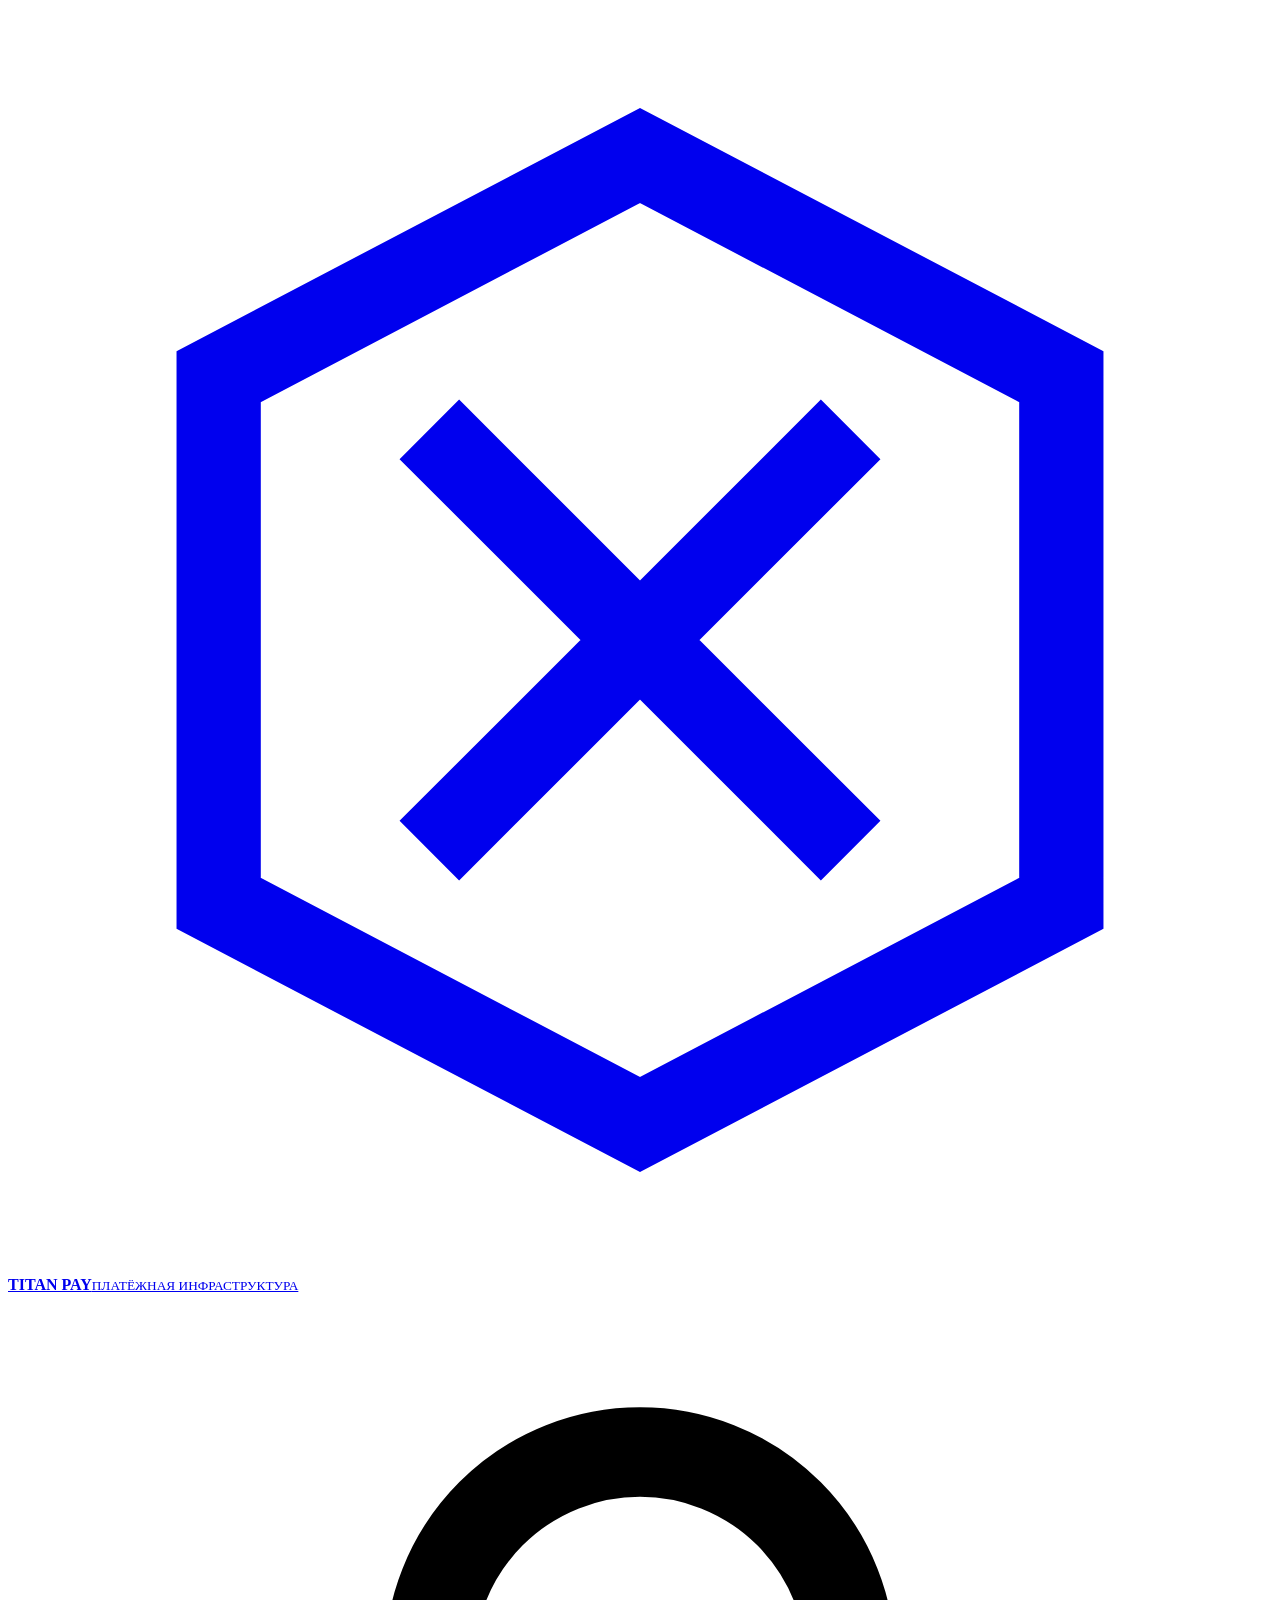
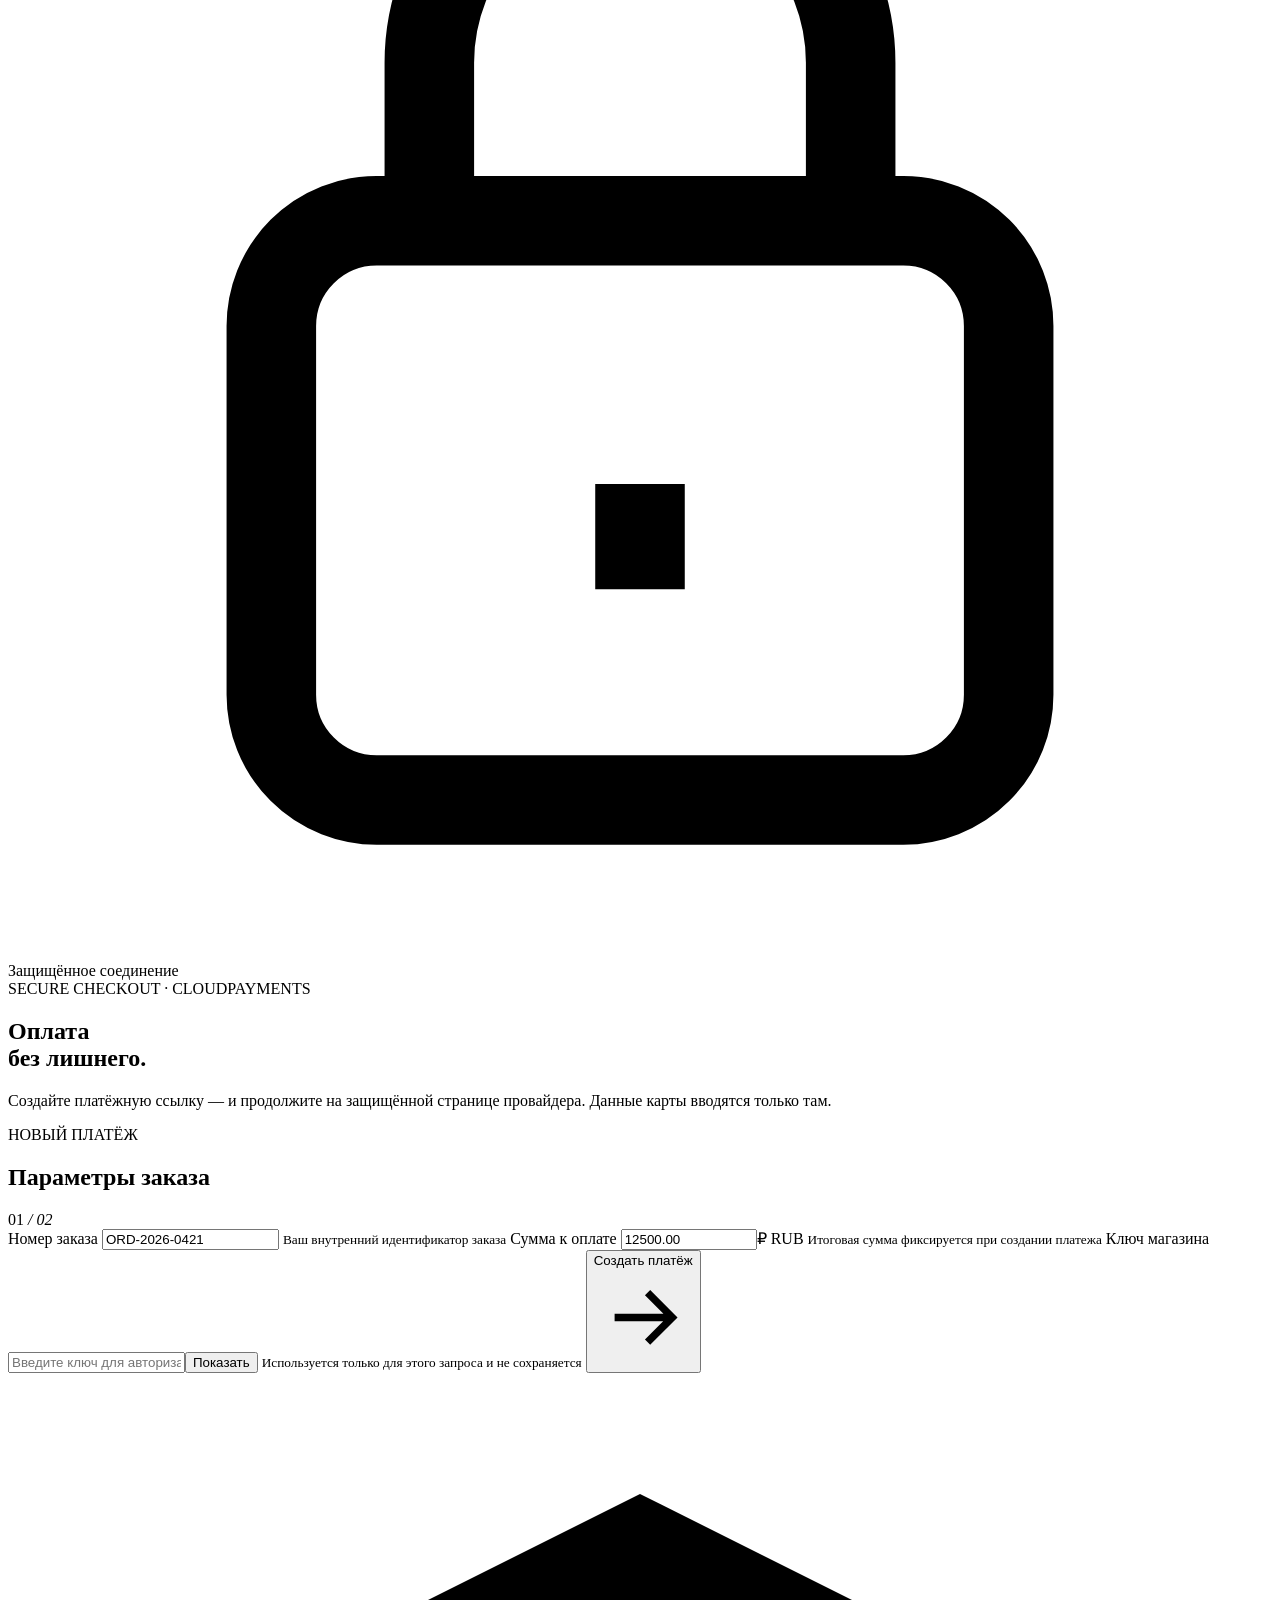
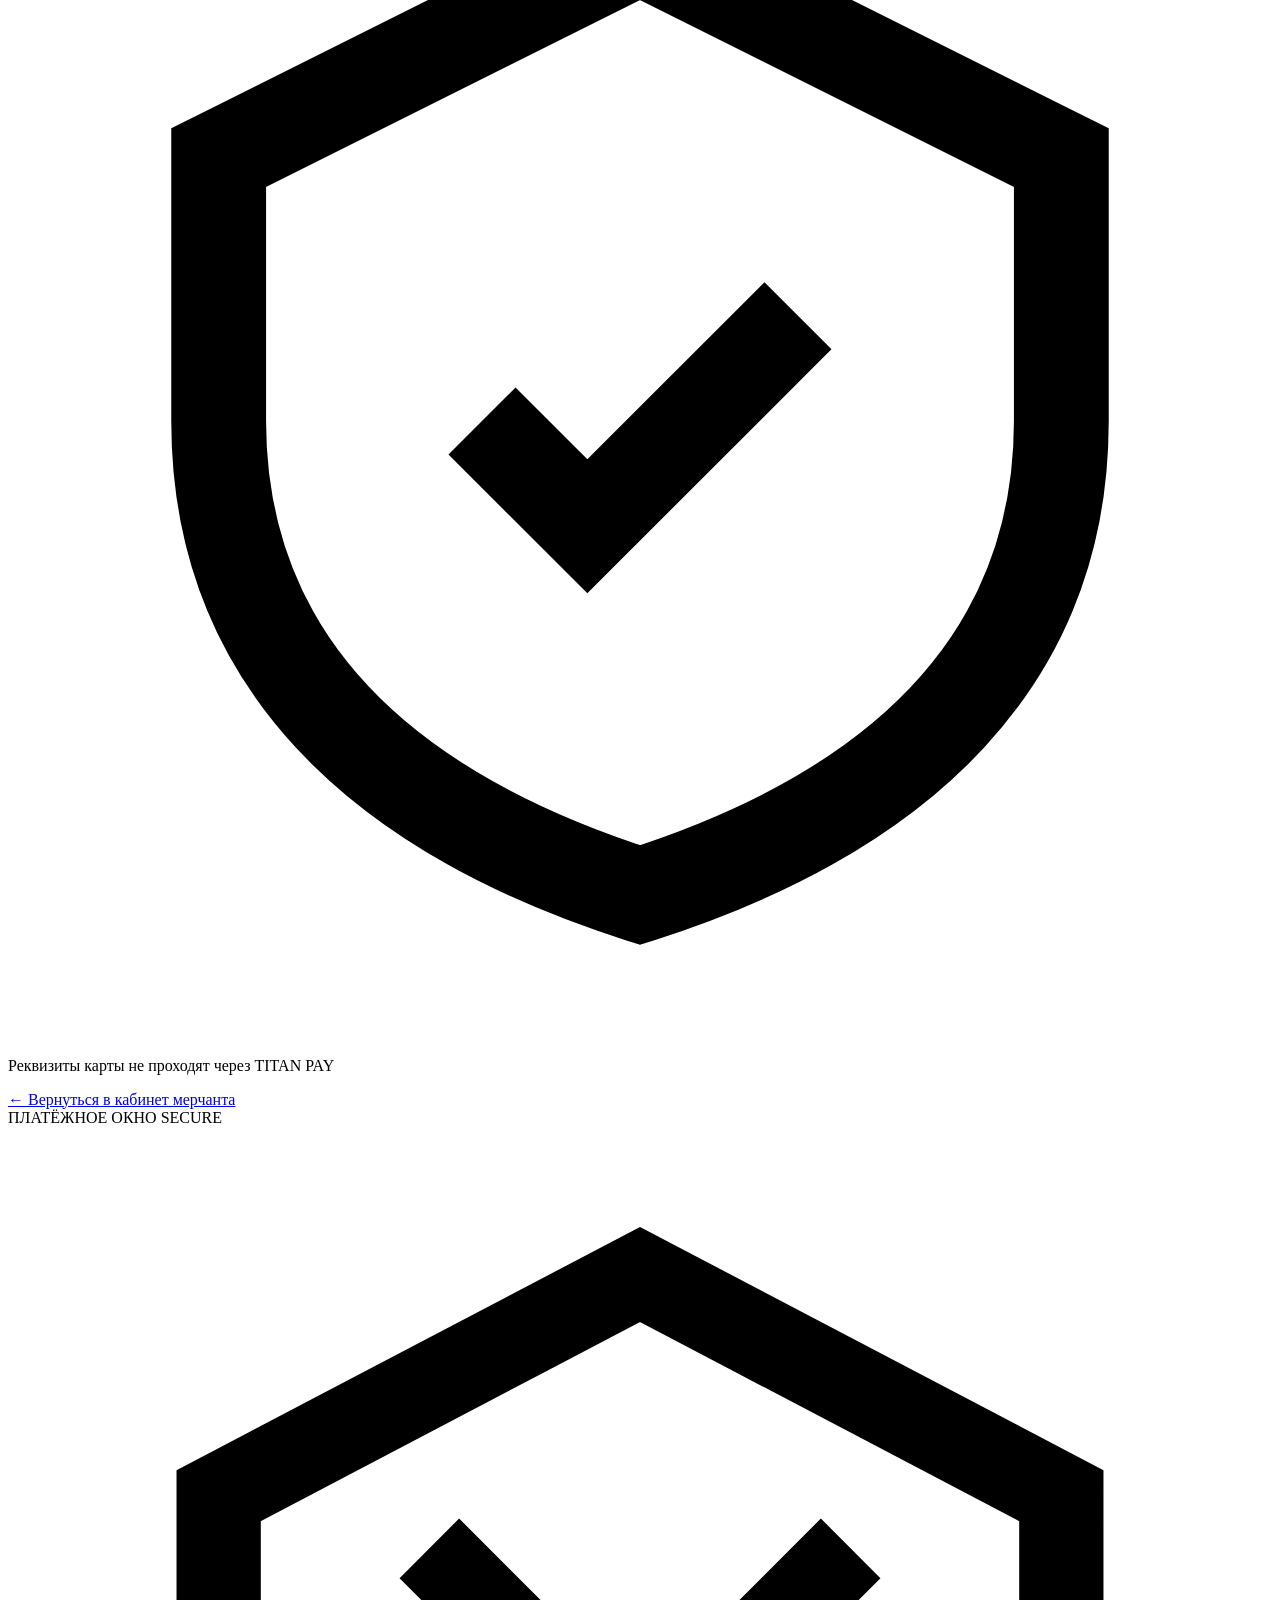
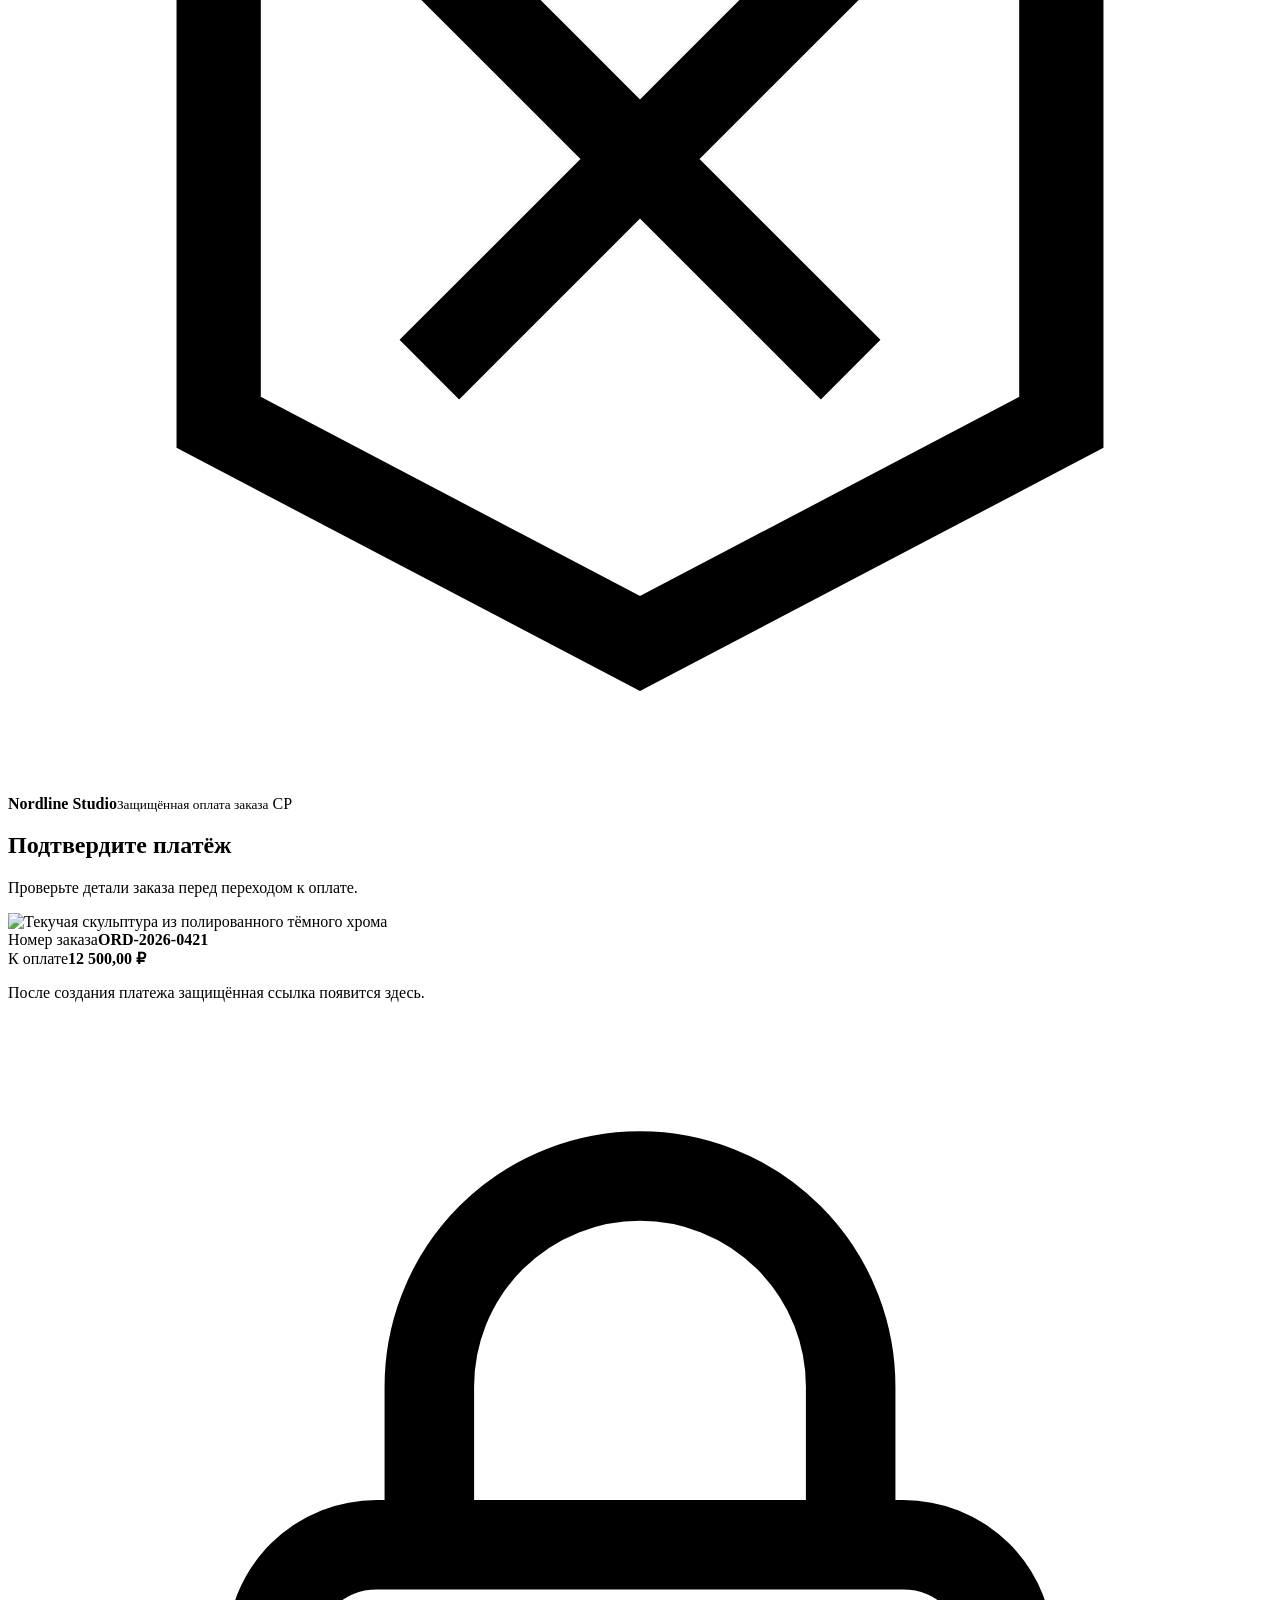
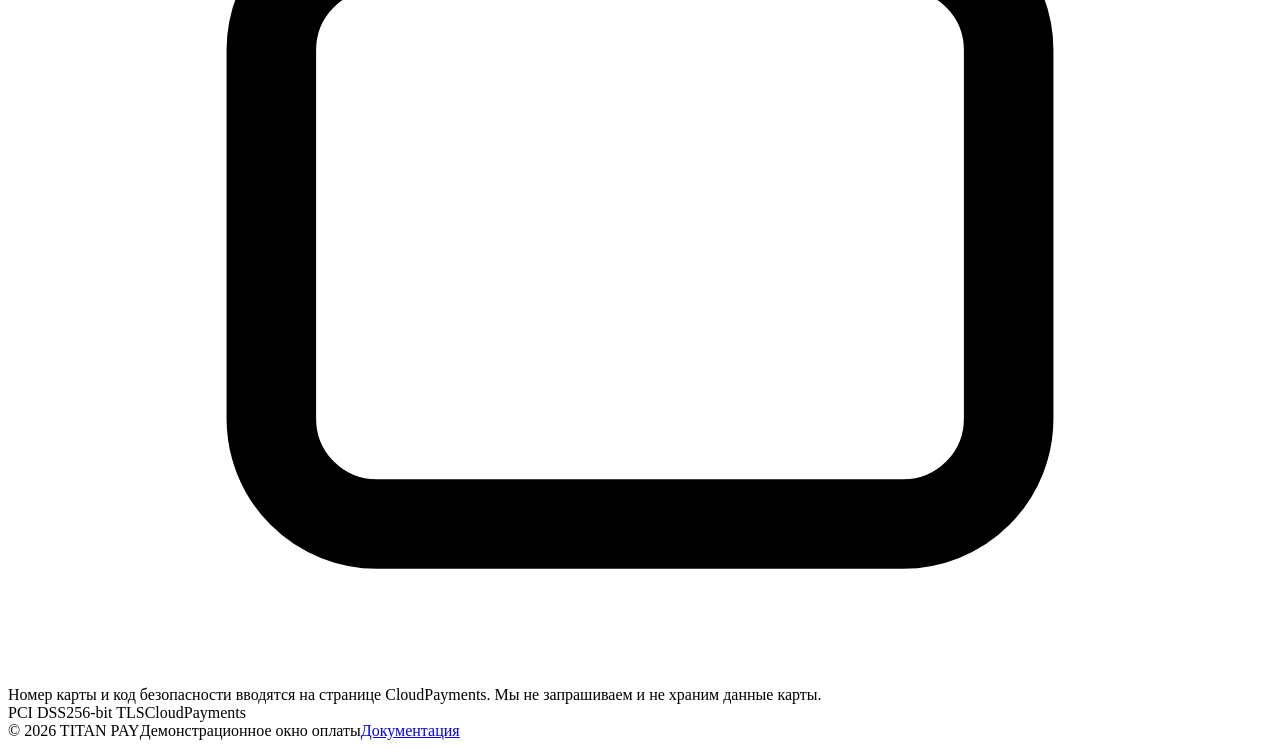
==== backend/src/main/resources/static/index.html @ 0778ecfc "Build secure checkout and simplify dashboard" ====
<!doctype html>
<html lang="ru">
<head>
    <meta charset="utf-8">
    <meta name="viewport" content="width=device-width, initial-scale=1">
    <meta name="theme-color" content="#173b34">
    <meta name="description" content="Создайте платёж и перейдите на защищённую страницу CloudPayments.">
    <title>TITAN PAY — защищённая оплата</title>
    <link rel="preconnect" href="https://fonts.googleapis.com">
    <link rel="preconnect" href="https://fonts.gstatic.com" crossorigin>
    <link href="https://fonts.googleapis.com/css2?family=Manrope:wght@400;500;600;700;800&family=IBM+Plex+Mono:wght@400;500;600&display=swap" rel="stylesheet">
    <link rel="stylesheet" href="/styles.css?v=3">
    <script src="/checkout.js?v=3" defer></script>
</head>
<body>
    <div class="page-shell">
        <header class="topbar">
            <a class="brand" href="/platform.html#home" aria-label="TITAN PAY — главная">
                <span class="brand-mark" aria-hidden="true"><svg viewBox="0 0 24 24" fill="none" stroke="currentColor" stroke-width="1.6"><path d="M12 2.8 20 7v10l-8 4.2L4 17V7l8-4.2Z"/><path d="m8 8 8 8m0-8-8 8"/></svg></span>
                <span class="brand-copy"><strong>TITAN PAY</strong><small>ПЛАТЁЖНАЯ ИНФРАСТРУКТУРА</small></span>
            </a>
            <span class="secure-badge"><svg viewBox="0 0 24 24" fill="none" stroke="currentColor" stroke-width="1.7" aria-hidden="true"><rect x="5" y="10" width="14" height="11" rx="2"/><path d="M8 10V7a4 4 0 1 1 8 0v3m-4 5v2"/></svg> Защищённое соединение</span>
        </header>

        <main class="checkout-layout">
            <section class="checkout-intro" aria-labelledby="page-title">
                <div class="eyebrow"><span class="status-dot"></span> SECURE CHECKOUT · CLOUDPAYMENTS</div>
                <h1 id="page-title">Оплата<br><span>без лишнего.</span></h1>
                <p class="intro-copy">Создайте платёжную ссылку — и продолжите на защищённой странице провайдера. Данные карты вводятся только там.</p>

                <section class="form-card" aria-labelledby="form-title">
                    <div class="form-card-head">
                        <div>
                            <p class="section-kicker">НОВЫЙ ПЛАТЁЖ</p>
                            <h2 id="form-title">Параметры заказа</h2>
                        </div>
                        <span class="step-mark">01 <i>/ 02</i></span>
                    </div>
                    <form id="checkout" novalidate>
                        <label class="field" for="order-number">Номер заказа
                            <input id="order-number" name="orderNumber" maxlength="100" value="ORD-2026-0421" autocomplete="off" required aria-describedby="order-hint">
                            <small id="order-hint">Ваш внутренний идентификатор заказа</small>
                        </label>
                        <label class="field" for="amount">Сумма к оплате
                            <span class="amount-input"><input id="amount" name="amount" type="number" inputmode="decimal" min="0.01" max="9999999999.99" step="0.01" value="12500.00" required aria-describedby="amount-hint"><span>₽ RUB</span></span>
                            <small id="amount-hint">Итоговая сумма фиксируется при создании платежа</small>
                        </label>
                        <label class="field" for="store-key">Ключ магазина
                            <span class="key-input"><input id="store-key" name="key" type="password" autocomplete="off" spellcheck="false" placeholder="Введите ключ для авторизации" required><button id="toggle-key" type="button" aria-label="Показать ключ" aria-pressed="false">Показать</button></span>
                            <small>Используется только для этого запроса и не сохраняется</small>
                        </label>
                        <button class="primary-action" type="submit"><span>Создать платёж</span><svg viewBox="0 0 24 24" fill="none" stroke="currentColor" stroke-width="1.8" aria-hidden="true"><path d="M5 12h14m-6-6 6 6-6 6"/></svg></button>
                        <p class="form-footnote"><svg viewBox="0 0 24 24" fill="none" stroke="currentColor" stroke-width="1.8" aria-hidden="true"><path d="M12 3 20 7v5c0 4.5-3 7.4-8 9-5-1.6-8-4.5-8-9V7l8-4Z"/><path d="m9 12 2 2 4-4"/></svg> Реквизиты карты не проходят через TITAN PAY</p>
                    </form>
                </section>
                <a class="back-link" href="/platform.html#overview"><span aria-hidden="true">←</span> Вернуться в кабинет мерчанта</a>
            </section>

            <aside class="payment-column" aria-labelledby="preview-title">
                <div class="payment-window">
                    <div class="window-topline"><span>ПЛАТЁЖНОЕ ОКНО</span><span class="window-live"><i></i> SECURE</span></div>
                    <div class="merchant-row">
                        <span class="merchant-mark" aria-hidden="true"><svg viewBox="0 0 24 24" fill="none" stroke="currentColor" stroke-width="1.6"><path d="M12 2.8 20 7v10l-8 4.2L4 17V7l8-4.2Z"/><path d="m8 8 8 8m0-8-8 8"/></svg></span>
                        <span><strong>Nordline Studio</strong><small>Защищённая оплата заказа</small></span>
                        <span class="cloud-mark">CP</span>
                    </div>
                    <h2 id="preview-title">Подтвердите платёж</h2>
                    <p class="window-description">Проверьте детали заказа перед переходом к оплате.</p>
                    <div class="chrome-art"><img src="https://hebbkx1anhila5yf.public.blob.vercel-storage.com/%D0%A1%D0%BD%D0%B8%D0%BC%D0%BE%D0%BA%20%D1%8D%D0%BA%D1%80%D0%B0%D0%BD%D0%B0%C2%A0%E2%80%94%202026-11-11%20%D0%B2%C2%A011.13.45-PsNHcvHF5c99EQchfI6dLTdWoz2Dvl.png" alt="Текучая скульптура из полированного тёмного хрома" loading="eager"></div>
                    <div class="order-summary">
                        <div class="summary-line"><span>Номер заказа</span><strong id="preview-order">ORD-2026-0421</strong></div>
                        <div class="summary-line total-line"><span>К оплате</span><strong id="preview-amount">12 500,00 ₽</strong></div>
                    </div>
                    <div class="provider-state" id="payment" aria-live="polite">
                        <p class="payment-message" id="message" role="status">После создания платежа защищённая ссылка появится здесь.</p>
                        <a class="provider-link" id="payment-link" target="_blank" rel="noopener noreferrer" hidden>Перейти к оплате CloudPayments <span aria-hidden="true">↗</span></a>
                        <button class="status-action" type="button" id="refresh" hidden>Проверить статус платежа</button>
                    </div>
                    <div class="provider-note"><span class="provider-lock" aria-hidden="true"><svg viewBox="0 0 24 24" fill="none" stroke="currentColor" stroke-width="1.7"><rect x="5" y="10" width="14" height="11" rx="2"/><path d="M8 10V7a4 4 0 1 1 8 0v3"/></svg></span><span>Номер карты и код безопасности вводятся на странице CloudPayments. Мы не запрашиваем и не храним данные карты.</span></div>
                </div>
                <div class="trust-row"><span>PCI DSS</span><span>256-bit TLS</span><span>CloudPayments</span></div>
            </aside>
        </main>
        <footer class="page-footer"><span>© 2026 TITAN PAY</span><span>Демонстрационное окно оплаты</span><a href="/platform.html#developers">Документация</a></footer>
    </div>
</body>
</html>
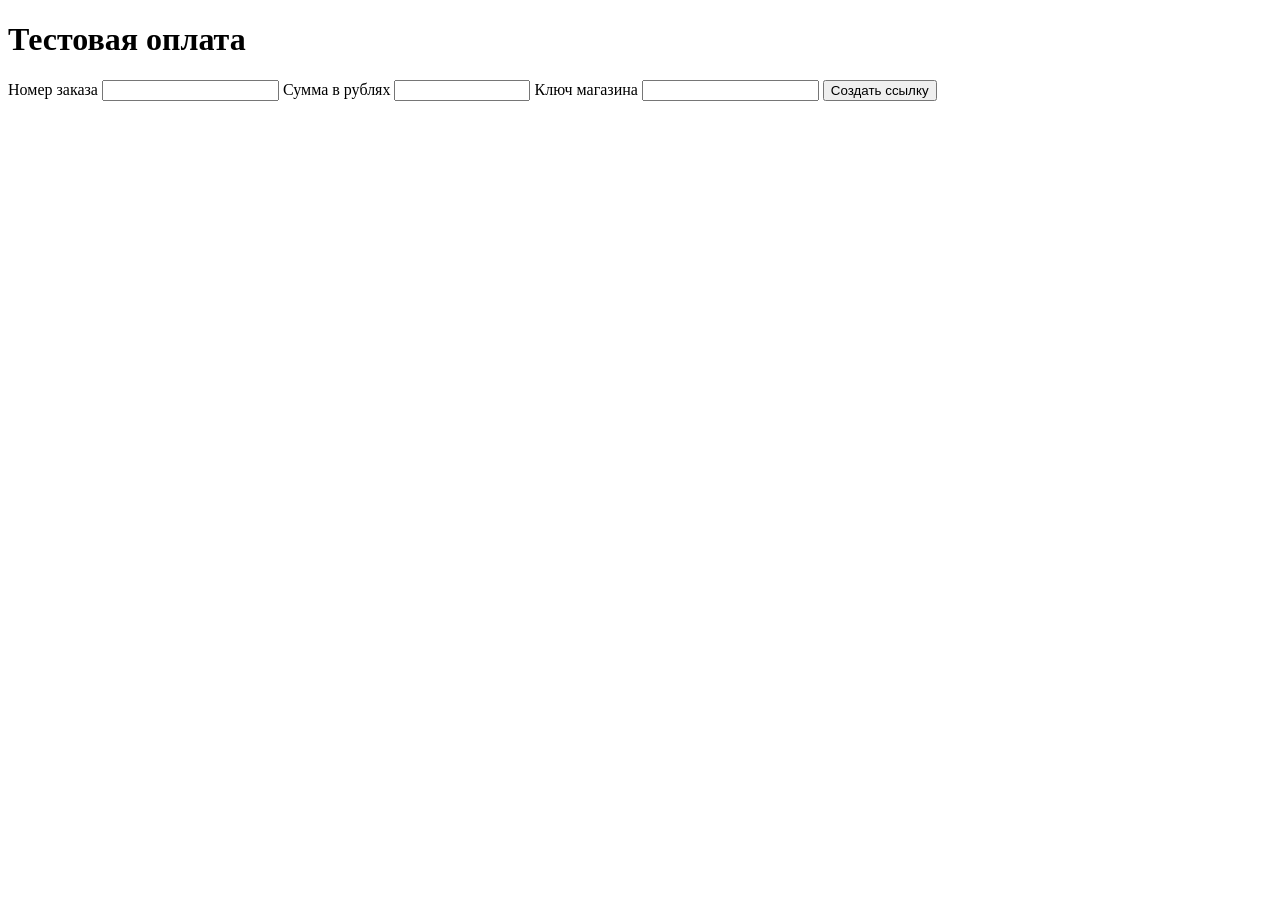
==== commit 652db879: "Restore message BX8J4Gmf9GR7bje1h9ukmIr4pb1gPuZL" ====
--- a/backend/src/main/resources/static/index.html
+++ b/backend/src/main/resources/static/index.html
@@ -3,85 +3,30 @@
 <head>
     <meta charset="utf-8">
     <meta name="viewport" content="width=device-width, initial-scale=1">
-    <meta name="theme-color" content="#173b34">
-    <meta name="description" content="Создайте платёж и перейдите на защищённую страницу CloudPayments.">
-    <title>TITAN PAY — защищённая оплата</title>
-    <link rel="preconnect" href="https://fonts.googleapis.com">
-    <link rel="preconnect" href="https://fonts.gstatic.com" crossorigin>
-    <link href="https://fonts.googleapis.com/css2?family=Manrope:wght@400;500;600;700;800&family=IBM+Plex+Mono:wght@400;500;600&display=swap" rel="stylesheet">
-    <link rel="stylesheet" href="/styles.css?v=3">
-    <script src="/checkout.js?v=3" defer></script>
+    <title>Payment Gateway</title>
+    <link rel="stylesheet" href="/styles.css">
+    <script src="/checkout.js" defer></script>
 </head>
 <body>
-    <div class="page-shell">
-        <header class="topbar">
-            <a class="brand" href="/platform.html#home" aria-label="TITAN PAY — главная">
-                <span class="brand-mark" aria-hidden="true"><svg viewBox="0 0 24 24" fill="none" stroke="currentColor" stroke-width="1.6"><path d="M12 2.8 20 7v10l-8 4.2L4 17V7l8-4.2Z"/><path d="m8 8 8 8m0-8-8 8"/></svg></span>
-                <span class="brand-copy"><strong>TITAN PAY</strong><small>ПЛАТЁЖНАЯ ИНФРАСТРУКТУРА</small></span>
-            </a>
-            <span class="secure-badge"><svg viewBox="0 0 24 24" fill="none" stroke="currentColor" stroke-width="1.7" aria-hidden="true"><rect x="5" y="10" width="14" height="11" rx="2"/><path d="M8 10V7a4 4 0 1 1 8 0v3m-4 5v2"/></svg> Защищённое соединение</span>
-        </header>
-
-        <main class="checkout-layout">
-            <section class="checkout-intro" aria-labelledby="page-title">
-                <div class="eyebrow"><span class="status-dot"></span> SECURE CHECKOUT · CLOUDPAYMENTS</div>
-                <h1 id="page-title">Оплата<br><span>без лишнего.</span></h1>
-                <p class="intro-copy">Создайте платёжную ссылку — и продолжите на защищённой странице провайдера. Данные карты вводятся только там.</p>
-
-                <section class="form-card" aria-labelledby="form-title">
-                    <div class="form-card-head">
-                        <div>
-                            <p class="section-kicker">НОВЫЙ ПЛАТЁЖ</p>
-                            <h2 id="form-title">Параметры заказа</h2>
-                        </div>
-                        <span class="step-mark">01 <i>/ 02</i></span>
-                    </div>
-                    <form id="checkout" novalidate>
-                        <label class="field" for="order-number">Номер заказа
-                            <input id="order-number" name="orderNumber" maxlength="100" value="ORD-2026-0421" autocomplete="off" required aria-describedby="order-hint">
-                            <small id="order-hint">Ваш внутренний идентификатор заказа</small>
-                        </label>
-                        <label class="field" for="amount">Сумма к оплате
-                            <span class="amount-input"><input id="amount" name="amount" type="number" inputmode="decimal" min="0.01" max="9999999999.99" step="0.01" value="12500.00" required aria-describedby="amount-hint"><span>₽ RUB</span></span>
-                            <small id="amount-hint">Итоговая сумма фиксируется при создании платежа</small>
-                        </label>
-                        <label class="field" for="store-key">Ключ магазина
-                            <span class="key-input"><input id="store-key" name="key" type="password" autocomplete="off" spellcheck="false" placeholder="Введите ключ для авторизации" required><button id="toggle-key" type="button" aria-label="Показать ключ" aria-pressed="false">Показать</button></span>
-                            <small>Используется только для этого запроса и не сохраняется</small>
-                        </label>
-                        <button class="primary-action" type="submit"><span>Создать платёж</span><svg viewBox="0 0 24 24" fill="none" stroke="currentColor" stroke-width="1.8" aria-hidden="true"><path d="M5 12h14m-6-6 6 6-6 6"/></svg></button>
-                        <p class="form-footnote"><svg viewBox="0 0 24 24" fill="none" stroke="currentColor" stroke-width="1.8" aria-hidden="true"><path d="M12 3 20 7v5c0 4.5-3 7.4-8 9-5-1.6-8-4.5-8-9V7l8-4Z"/><path d="m9 12 2 2 4-4"/></svg> Реквизиты карты не проходят через TITAN PAY</p>
-                    </form>
-                </section>
-                <a class="back-link" href="/platform.html#overview"><span aria-hidden="true">←</span> Вернуться в кабинет мерчанта</a>
-            </section>
-
-            <aside class="payment-column" aria-labelledby="preview-title">
-                <div class="payment-window">
-                    <div class="window-topline"><span>ПЛАТЁЖНОЕ ОКНО</span><span class="window-live"><i></i> SECURE</span></div>
-                    <div class="merchant-row">
-                        <span class="merchant-mark" aria-hidden="true"><svg viewBox="0 0 24 24" fill="none" stroke="currentColor" stroke-width="1.6"><path d="M12 2.8 20 7v10l-8 4.2L4 17V7l8-4.2Z"/><path d="m8 8 8 8m0-8-8 8"/></svg></span>
-                        <span><strong>Nordline Studio</strong><small>Защищённая оплата заказа</small></span>
-                        <span class="cloud-mark">CP</span>
-                    </div>
-                    <h2 id="preview-title">Подтвердите платёж</h2>
-                    <p class="window-description">Проверьте детали заказа перед переходом к оплате.</p>
-                    <div class="chrome-art"><img src="https://hebbkx1anhila5yf.public.blob.vercel-storage.com/%D0%A1%D0%BD%D0%B8%D0%BC%D0%BE%D0%BA%20%D1%8D%D0%BA%D1%80%D0%B0%D0%BD%D0%B0%C2%A0%E2%80%94%202026-11-11%20%D0%B2%C2%A011.13.45-PsNHcvHF5c99EQchfI6dLTdWoz2Dvl.png" alt="Текучая скульптура из полированного тёмного хрома" loading="eager"></div>
-                    <div class="order-summary">
-                        <div class="summary-line"><span>Номер заказа</span><strong id="preview-order">ORD-2026-0421</strong></div>
-                        <div class="summary-line total-line"><span>К оплате</span><strong id="preview-amount">12 500,00 ₽</strong></div>
-                    </div>
-                    <div class="provider-state" id="payment" aria-live="polite">
-                        <p class="payment-message" id="message" role="status">После создания платежа защищённая ссылка появится здесь.</p>
-                        <a class="provider-link" id="payment-link" target="_blank" rel="noopener noreferrer" hidden>Перейти к оплате CloudPayments <span aria-hidden="true">↗</span></a>
-                        <button class="status-action" type="button" id="refresh" hidden>Проверить статус платежа</button>
-                    </div>
-                    <div class="provider-note"><span class="provider-lock" aria-hidden="true"><svg viewBox="0 0 24 24" fill="none" stroke="currentColor" stroke-width="1.7"><rect x="5" y="10" width="14" height="11" rx="2"/><path d="M8 10V7a4 4 0 1 1 8 0v3"/></svg></span><span>Номер карты и код безопасности вводятся на странице CloudPayments. Мы не запрашиваем и не храним данные карты.</span></div>
-                </div>
-                <div class="trust-row"><span>PCI DSS</span><span>256-bit TLS</span><span>CloudPayments</span></div>
-            </aside>
-        </main>
-        <footer class="page-footer"><span>© 2026 TITAN PAY</span><span>Демонстрационное окно оплаты</span><a href="/platform.html#developers">Документация</a></footer>
-    </div>
+    <main>
+        <h1>Тестовая оплата</h1>
+        <form id="checkout">
+            <label>Номер заказа
+                <input name="orderNumber" maxlength="100" required>
+            </label>
+            <label>Сумма в рублях
+                <input name="amount" type="number" inputmode="decimal" min="0.01" max="9999999999.99" step="0.01" required>
+            </label>
+            <label>Ключ магазина
+                <input name="key" type="password" autocomplete="off" required>
+            </label>
+            <button type="submit">Создать ссылку</button>
+        </form>
+        <p id="message" role="status"></p>
+        <div id="payment" hidden>
+            <a id="payment-link" target="_blank" rel="noopener noreferrer">Оплатить через CloudPayments</a>
+            <button type="button" id="refresh">Проверить статус</button>
+        </div>
+    </main>
 </body>
 </html>
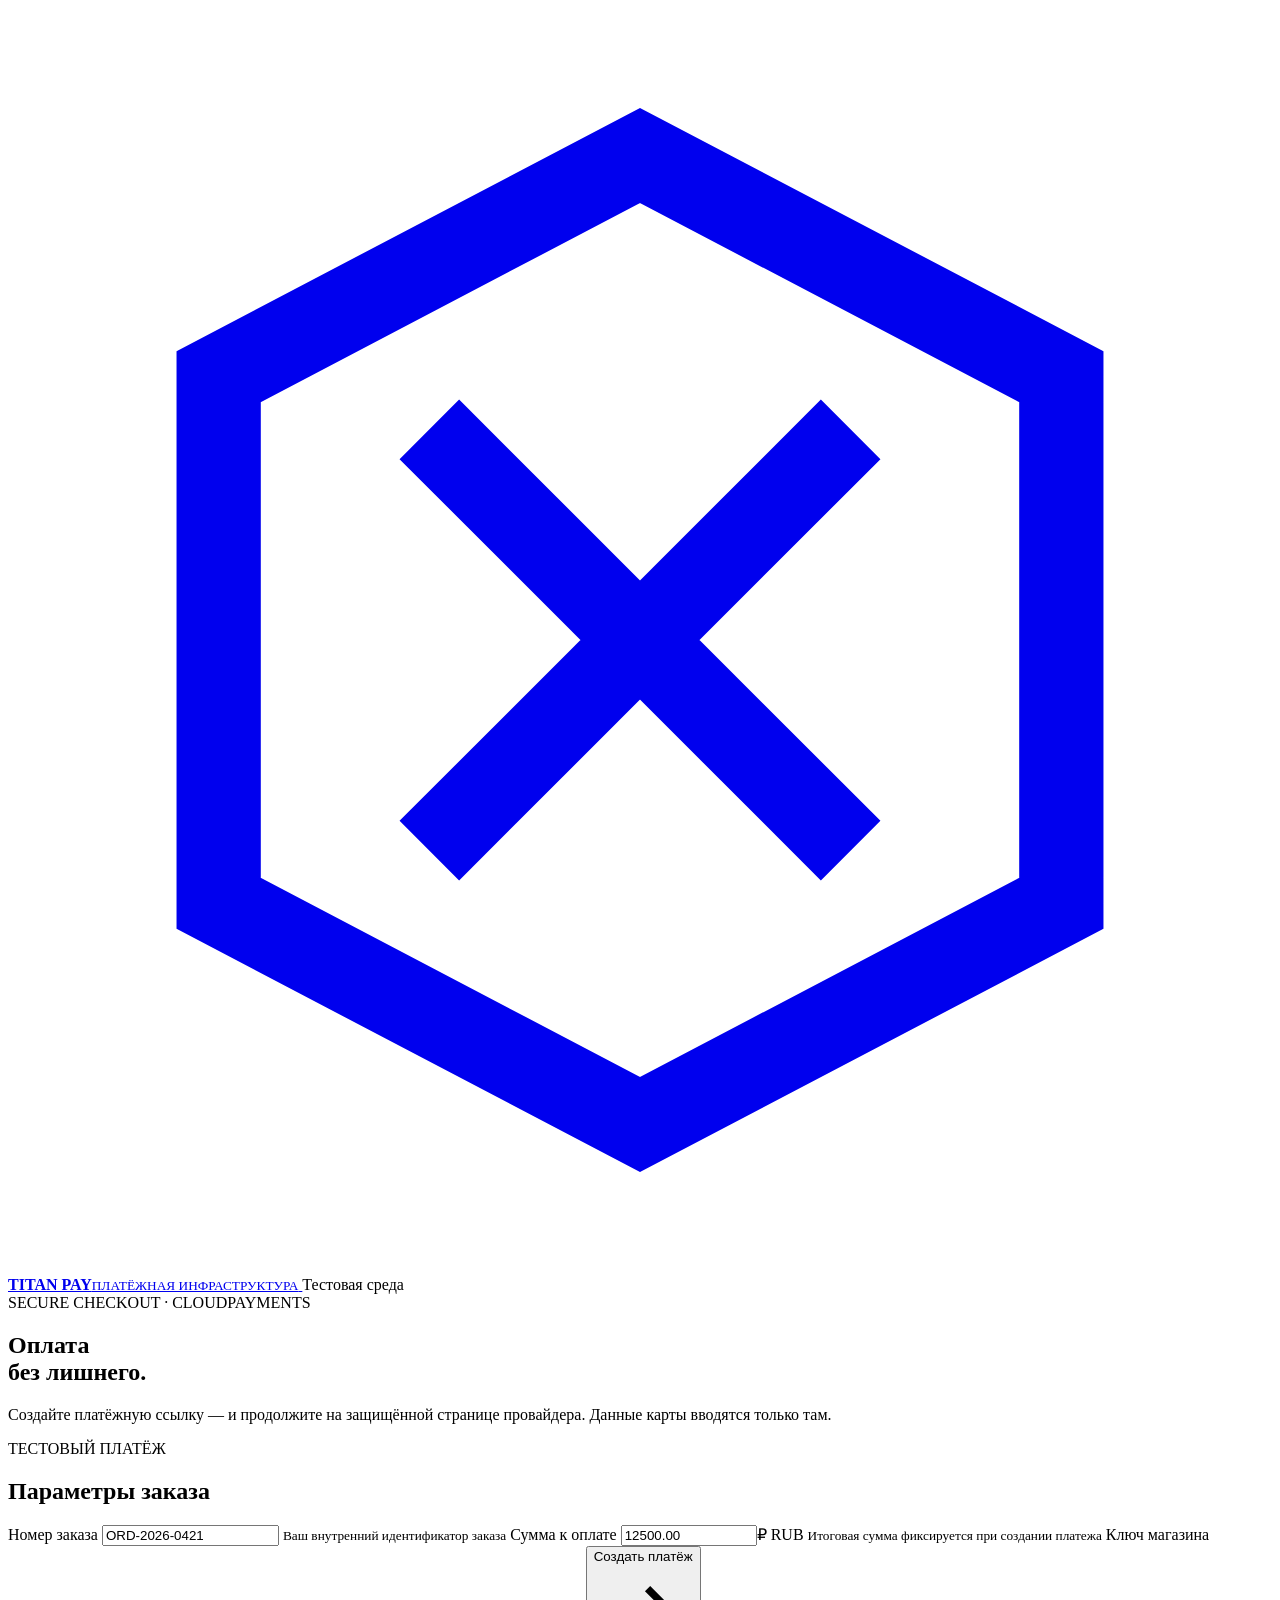
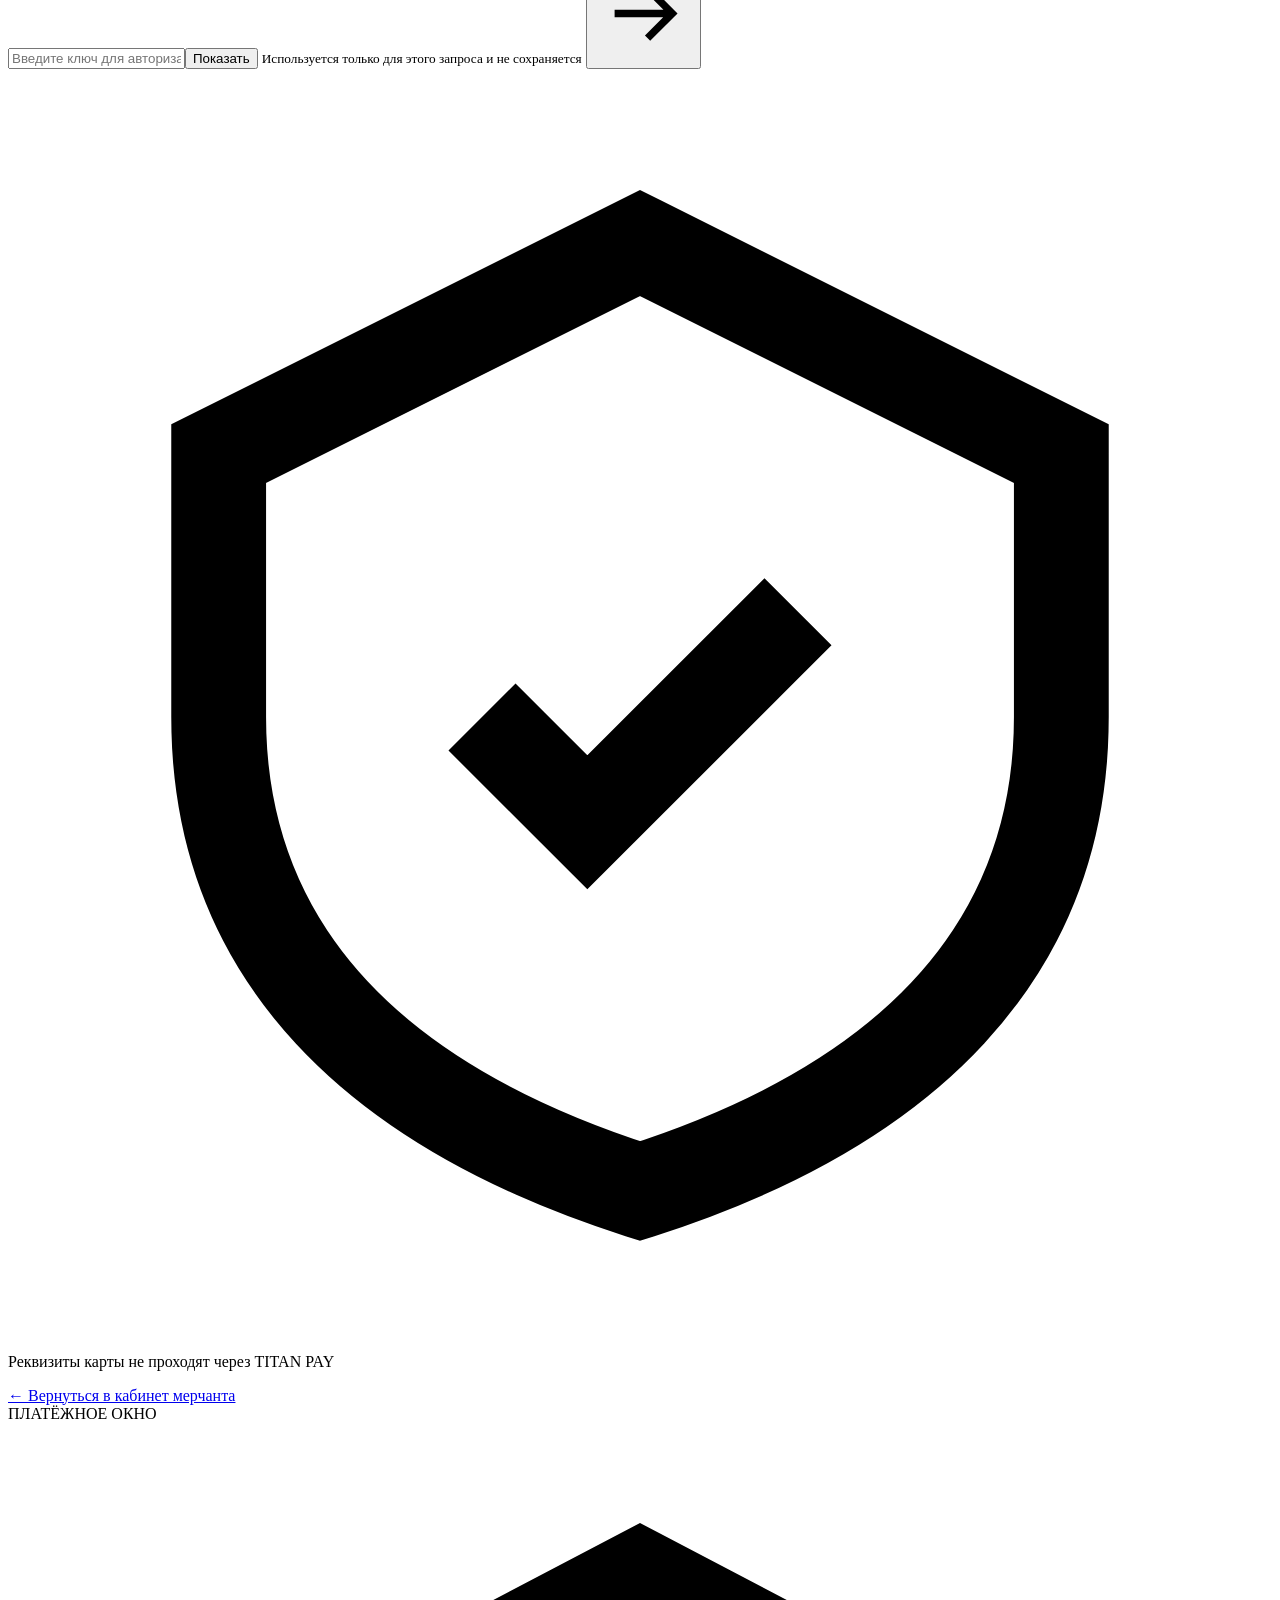
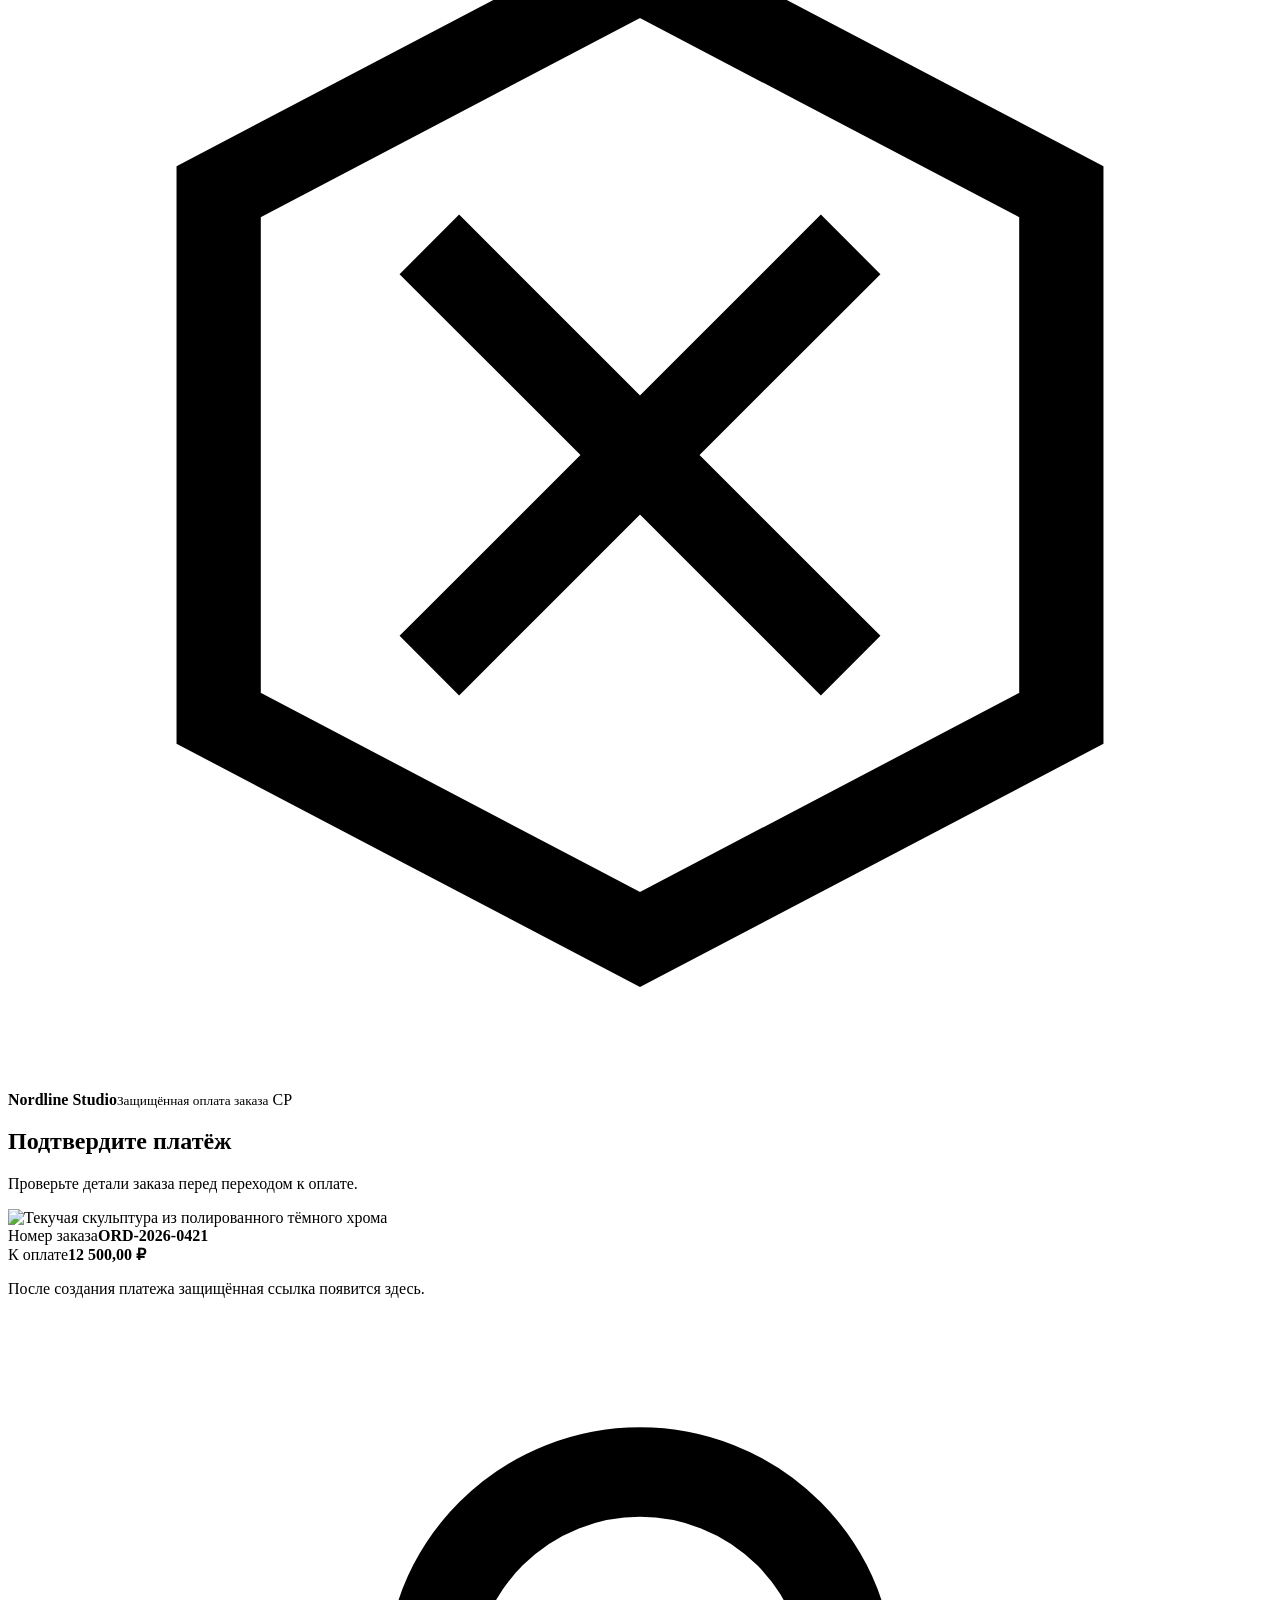
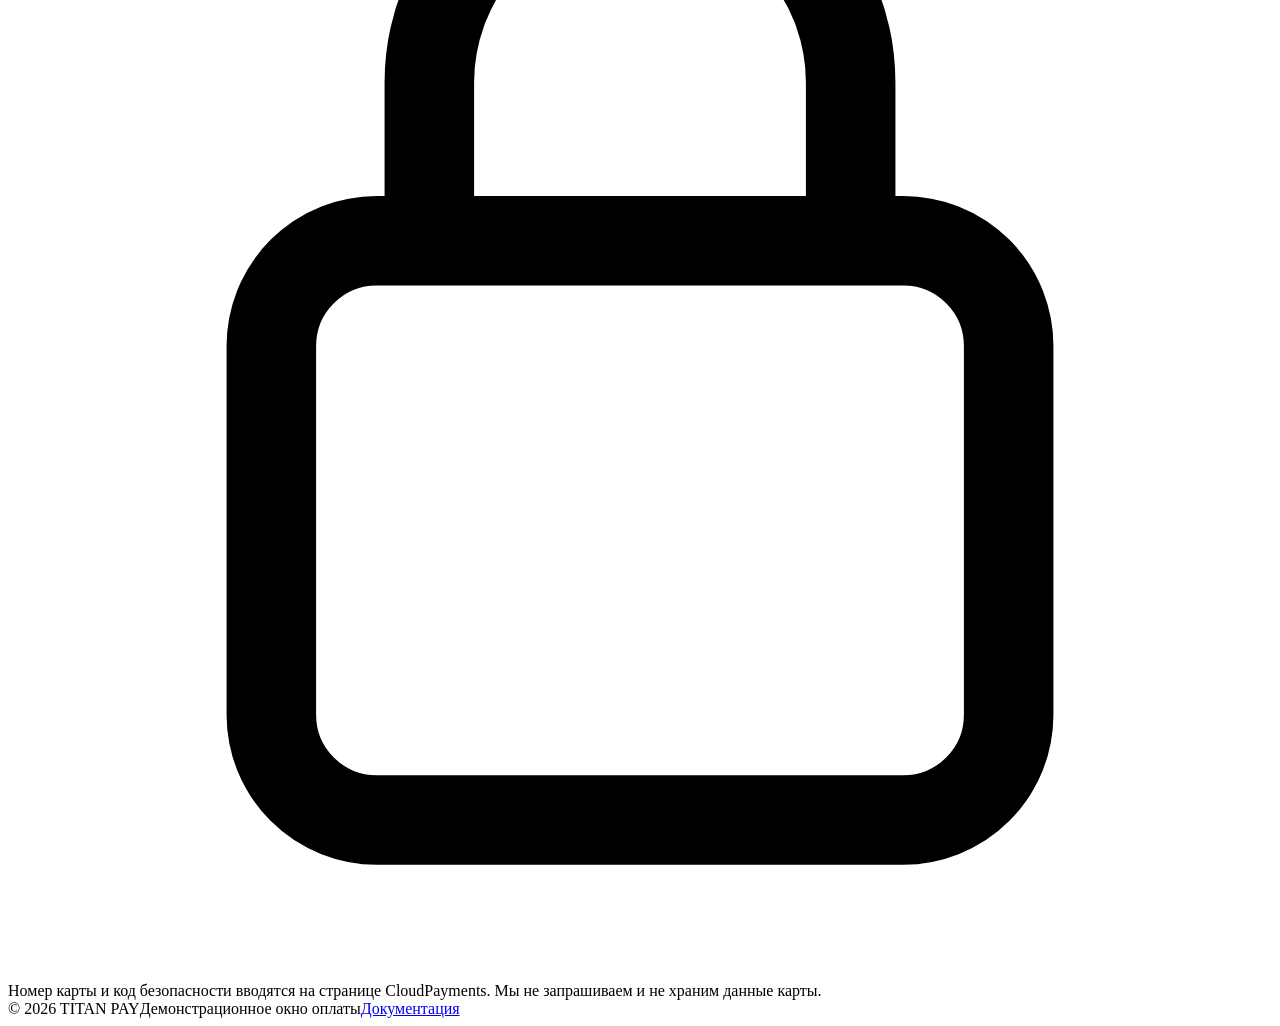
==== commit 81ea0dd3: "Bring TITAN PAY checkout design into main" ====
--- a/backend/src/main/resources/static/index.html
+++ b/backend/src/main/resources/static/index.html
@@ -3,30 +3,84 @@
 <head>
     <meta charset="utf-8">
     <meta name="viewport" content="width=device-width, initial-scale=1">
-    <title>Payment Gateway</title>
-    <link rel="stylesheet" href="/styles.css">
-    <script src="/checkout.js" defer></script>
+    <meta name="theme-color" content="#173b34">
+    <meta name="description" content="Создайте платёж и перейдите на защищённую страницу CloudPayments.">
+    <title>TITAN PAY — защищённая оплата</title>
+    <link rel="preconnect" href="https://fonts.googleapis.com">
+    <link rel="preconnect" href="https://fonts.gstatic.com" crossorigin>
+    <link href="https://fonts.googleapis.com/css2?family=Manrope:wght@400;500;600;700;800&family=IBM+Plex+Mono:wght@400;500;600&display=swap" rel="stylesheet">
+    <link rel="stylesheet" href="/styles.css?v=4">
+    <script src="/checkout.js?v=4" defer></script>
 </head>
 <body>
-    <main>
-        <h1>Тестовая оплата</h1>
-        <form id="checkout">
-            <label>Номер заказа
-                <input name="orderNumber" maxlength="100" required>
-            </label>
-            <label>Сумма в рублях
-                <input name="amount" type="number" inputmode="decimal" min="0.01" max="9999999999.99" step="0.01" required>
-            </label>
-            <label>Ключ магазина
-                <input name="key" type="password" autocomplete="off" required>
-            </label>
-            <button type="submit">Создать ссылку</button>
-        </form>
-        <p id="message" role="status"></p>
-        <div id="payment" hidden>
-            <a id="payment-link" target="_blank" rel="noopener noreferrer">Оплатить через CloudPayments</a>
-            <button type="button" id="refresh">Проверить статус</button>
-        </div>
-    </main>
+    <div class="page-shell">
+        <header class="topbar">
+            <a class="brand" href="/platform.html#home" aria-label="TITAN PAY — главная">
+                <span class="brand-mark" aria-hidden="true"><svg viewBox="0 0 24 24" fill="none" stroke="currentColor" stroke-width="1.6"><path d="M12 2.8 20 7v10l-8 4.2L4 17V7l8-4.2Z"/><path d="m8 8 8 8m0-8-8 8"/></svg></span>
+                <span class="brand-copy"><strong>TITAN PAY</strong><small>ПЛАТЁЖНАЯ ИНФРАСТРУКТУРА</small></span>
+            </a>
+            <span class="secure-badge">Тестовая среда</span>
+        </header>
+
+        <main class="checkout-layout">
+            <section class="checkout-intro" aria-labelledby="page-title">
+                <div class="eyebrow"><span class="status-dot"></span> SECURE CHECKOUT · CLOUDPAYMENTS</div>
+                <h1 id="page-title">Оплата<br><span>без лишнего.</span></h1>
+                <p class="intro-copy">Создайте платёжную ссылку — и продолжите на защищённой странице провайдера. Данные карты вводятся только там.</p>
+
+                <section class="form-card" aria-labelledby="form-title">
+                    <div class="form-card-head">
+                        <div>
+                            <p class="section-kicker">ТЕСТОВЫЙ ПЛАТЁЖ</p>
+                            <h2 id="form-title">Параметры заказа</h2>
+                        </div>
+                    </div>
+                    <form id="checkout" novalidate>
+                        <label class="field" for="order-number">Номер заказа
+                            <input id="order-number" name="orderNumber" maxlength="100" value="ORD-2026-0421" autocomplete="off" required aria-describedby="order-hint">
+                            <small id="order-hint">Ваш внутренний идентификатор заказа</small>
+                        </label>
+                        <label class="field" for="amount">Сумма к оплате
+                            <span class="amount-input"><input id="amount" name="amount" type="number" inputmode="decimal" min="0.01" max="9999999999.99" step="0.01" value="12500.00" required aria-describedby="amount-hint"><span>₽ RUB</span></span>
+                            <small id="amount-hint">Итоговая сумма фиксируется при создании платежа</small>
+                        </label>
+                        <label class="field" for="store-key">Ключ магазина
+                            <span class="key-input"><input id="store-key" name="key" type="password" autocomplete="off" spellcheck="false" placeholder="Введите ключ для авторизации" required><button id="toggle-key" type="button" aria-label="Показать ключ" aria-pressed="false">Показать</button></span>
+                            <small>Используется только для этого запроса и не сохраняется</small>
+                        </label>
+                        <button class="primary-action" type="submit"><span>Создать платёж</span><svg viewBox="0 0 24 24" fill="none" stroke="currentColor" stroke-width="1.8" aria-hidden="true"><path d="M5 12h14m-6-6 6 6-6 6"/></svg></button>
+                        <p class="form-footnote"><svg viewBox="0 0 24 24" fill="none" stroke="currentColor" stroke-width="1.8" aria-hidden="true"><path d="M12 3 20 7v5c0 4.5-3 7.4-8 9-5-1.6-8-4.5-8-9V7l8-4Z"/><path d="m9 12 2 2 4-4"/></svg> Реквизиты карты не проходят через TITAN PAY</p>
+                    </form>
+                </section>
+                <a class="back-link" href="/platform.html#overview"><span aria-hidden="true">←</span> Вернуться в кабинет мерчанта</a>
+            </section>
+
+            <aside class="payment-column" aria-labelledby="preview-title">
+                <div class="payment-window">
+                    <div class="window-topline">ПЛАТЁЖНОЕ ОКНО</div>
+                    <div class="merchant-row">
+                        <span class="merchant-mark" aria-hidden="true"><svg viewBox="0 0 24 24" fill="none" stroke="currentColor" stroke-width="1.6"><path d="M12 2.8 20 7v10l-8 4.2L4 17V7l8-4.2Z"/><path d="m8 8 8 8m0-8-8 8"/></svg></span>
+                        <span><strong>Nordline Studio</strong><small>Защищённая оплата заказа</small></span>
+                        <span class="cloud-mark">CP</span>
+                    </div>
+                    <h2 id="preview-title">Подтвердите платёж</h2>
+                    <p class="window-description">Проверьте детали заказа перед переходом к оплате.</p>
+                    <div class="chrome-art"><img src="https://hebbkx1anhila5yf.public.blob.vercel-storage.com/%D0%A1%D0%BD%D0%B8%D0%BC%D0%BE%D0%BA%20%D1%8D%D0%BA%D1%80%D0%B0%D0%BD%D0%B0%C2%A0%E2%80%94%202026-11-11%20%D0%B2%C2%A011.13.45-PsNHcvHF5c99EQchfI6dLTdWoz2Dvl.png" alt="Текучая скульптура из полированного тёмного хрома" loading="eager"></div>
+                    <div class="order-summary">
+                        <div class="summary-line"><span>Номер заказа</span><strong id="preview-order">ORD-2026-0421</strong></div>
+                        <div class="summary-line total-line"><span>К оплате</span><strong id="preview-amount">12 500,00 ₽</strong></div>
+                    </div>
+                    <div id="cloudpayments-payment-blocks" hidden></div>
+                    <div class="provider-state" id="payment" aria-live="polite">
+                        <p class="payment-message" id="message" role="status">После создания платежа защищённая ссылка появится здесь.</p>
+                        <a class="provider-link" id="payment-link" target="_blank" rel="noopener noreferrer" hidden>Перейти к оплате CloudPayments <span aria-hidden="true">↗</span></a>
+                        <button class="status-action" type="button" id="refresh" hidden>Проверить статус платежа</button>
+                    </div>
+                    <div class="provider-note"><span class="provider-lock" aria-hidden="true"><svg viewBox="0 0 24 24" fill="none" stroke="currentColor" stroke-width="1.7"><rect x="5" y="10" width="14" height="11" rx="2"/><path d="M8 10V7a4 4 0 1 1 8 0v3"/></svg></span><span>Номер карты и код безопасности вводятся на странице CloudPayments. Мы не запрашиваем и не храним данные карты.</span></div>
+                </div>
+            </aside>
+        </main>
+        <footer class="page-footer"><span>© 2026 TITAN PAY</span><span>Демонстрационное окно оплаты</span><a href="/platform.html#developers">Документация</a></footer>
+    </div>
 </body>
 </html>
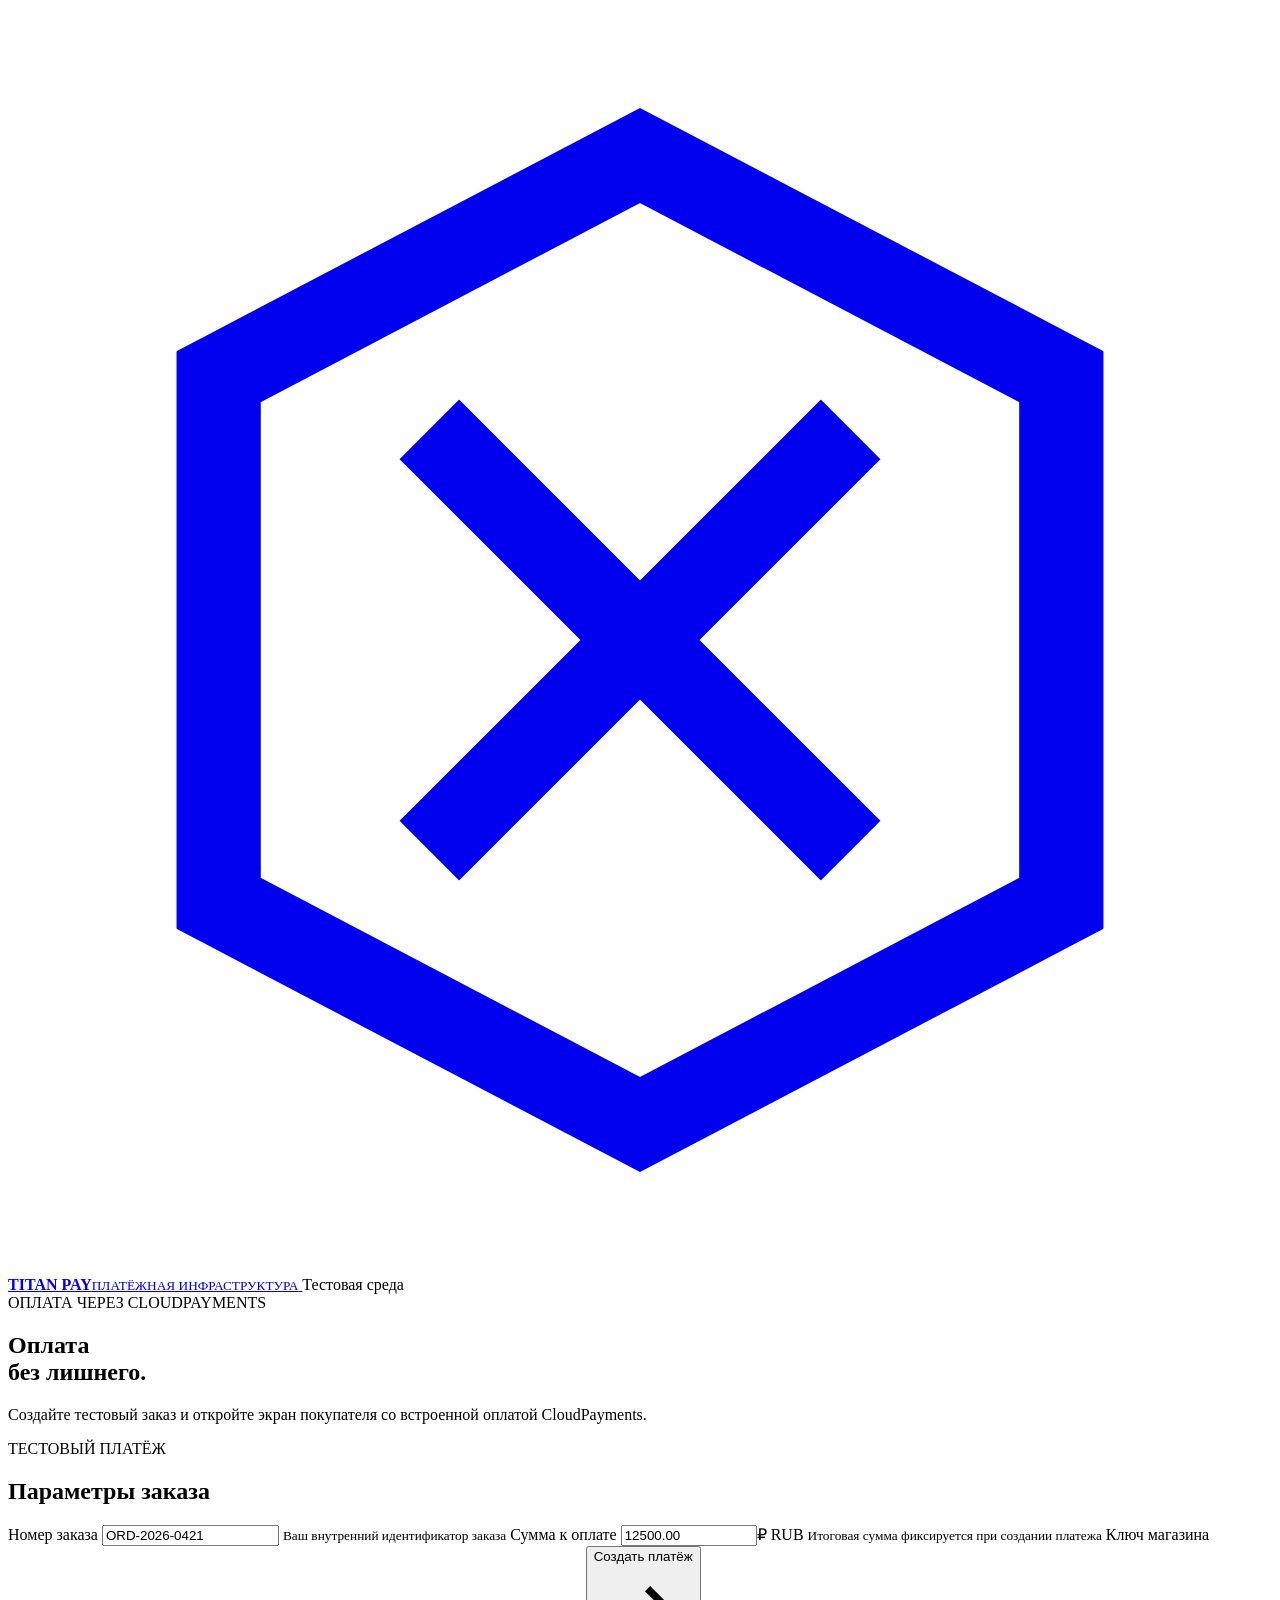
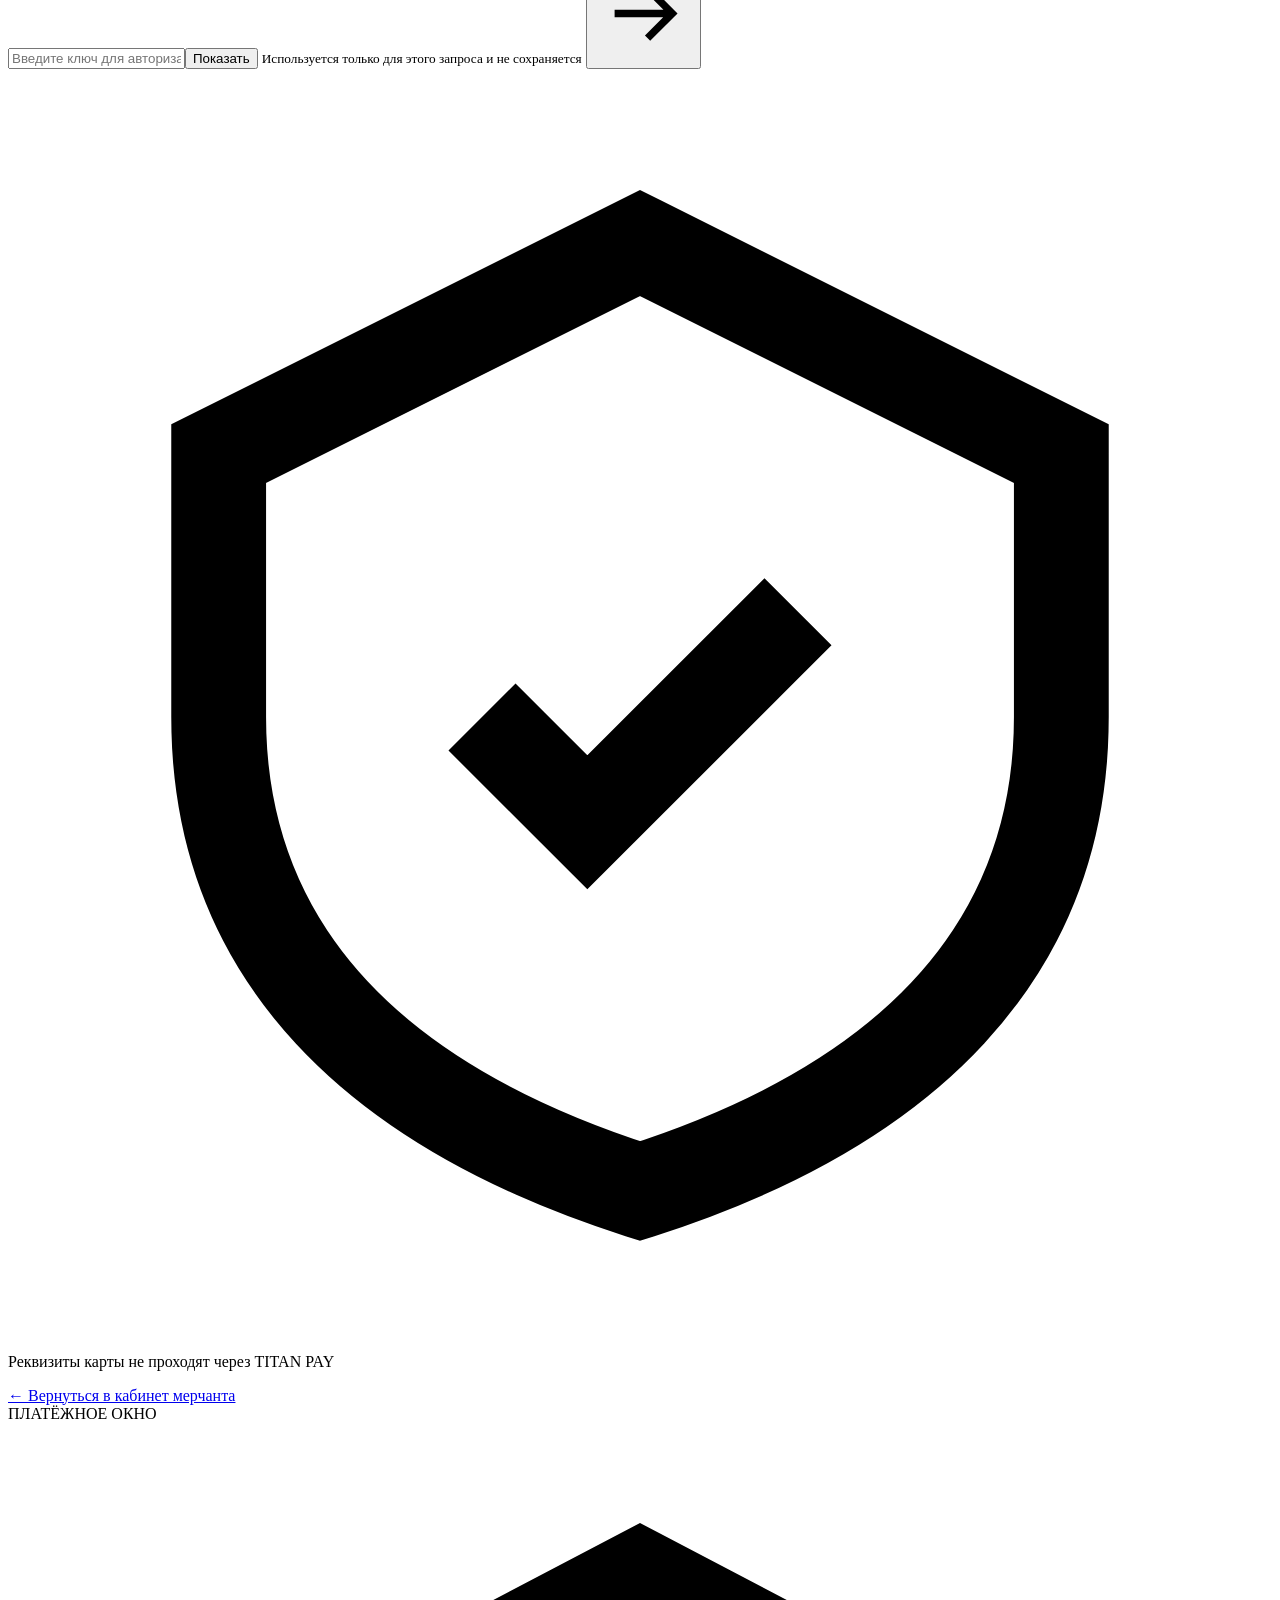
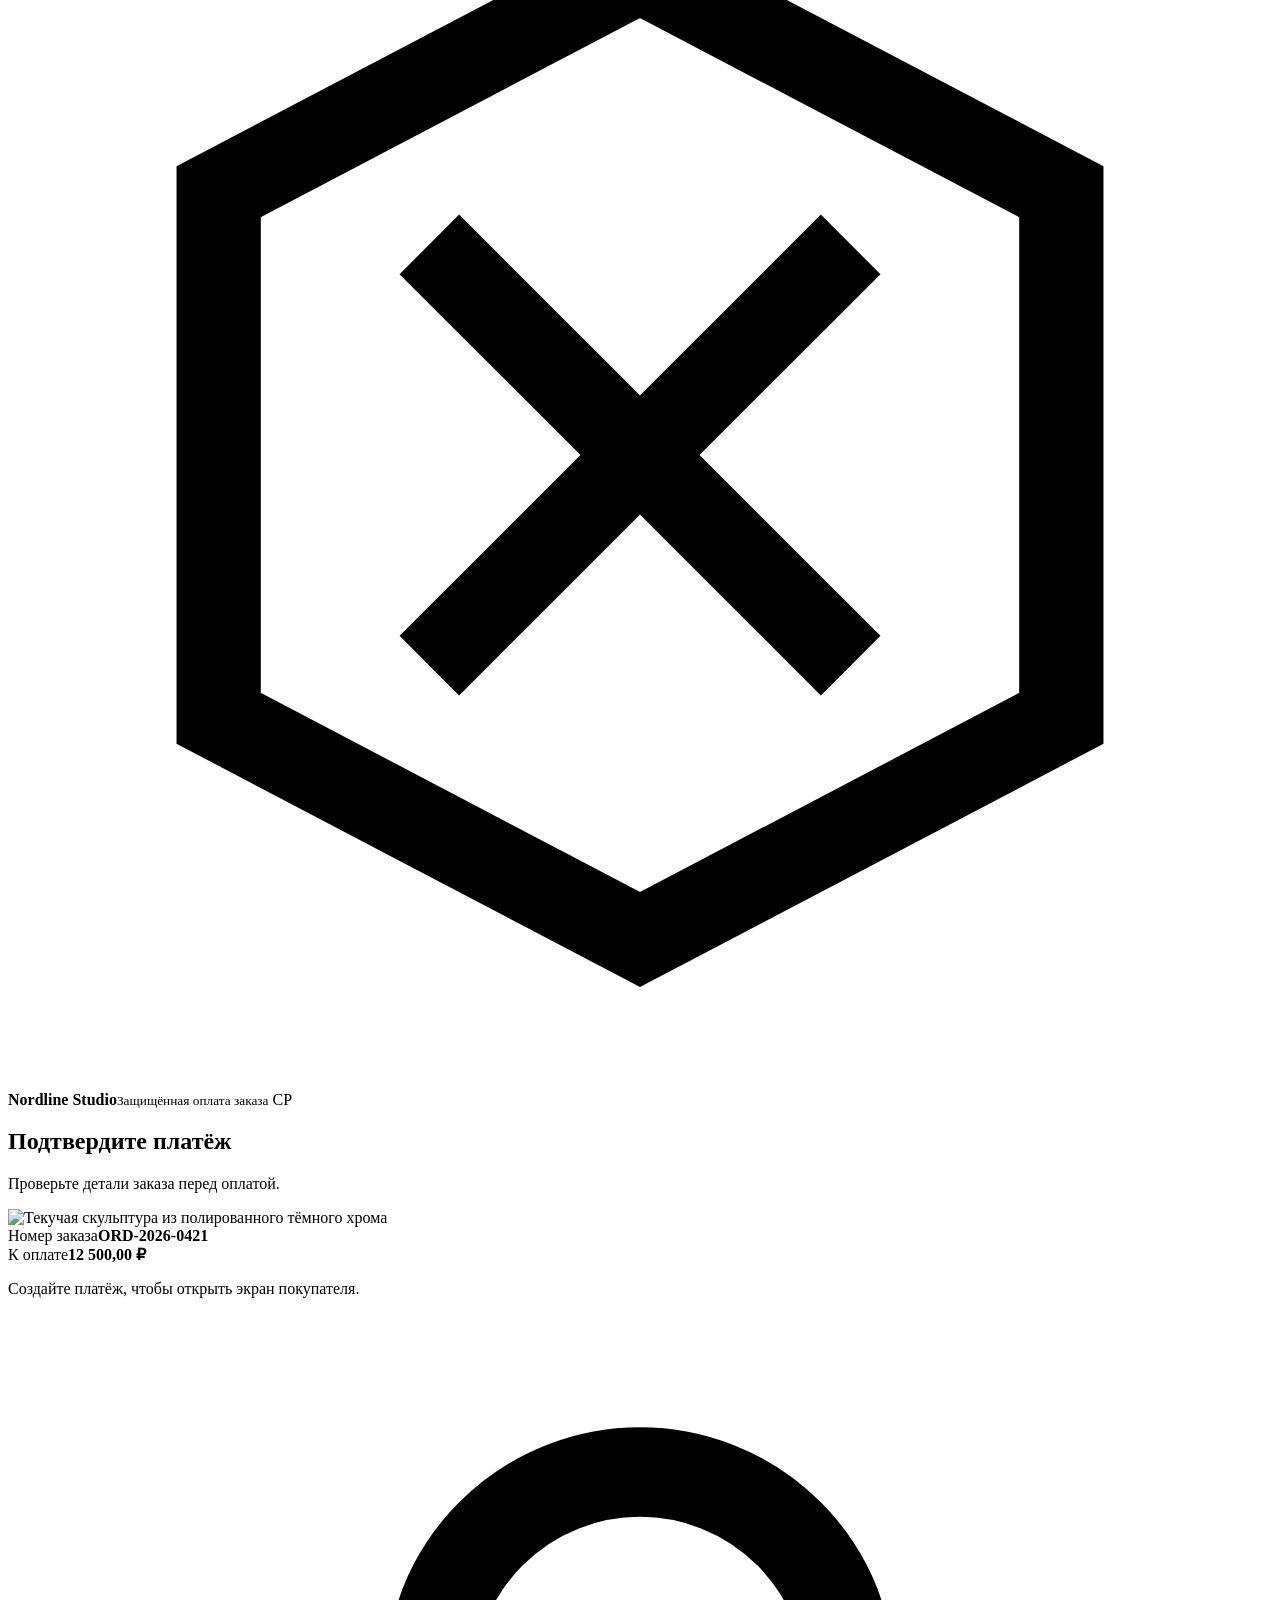
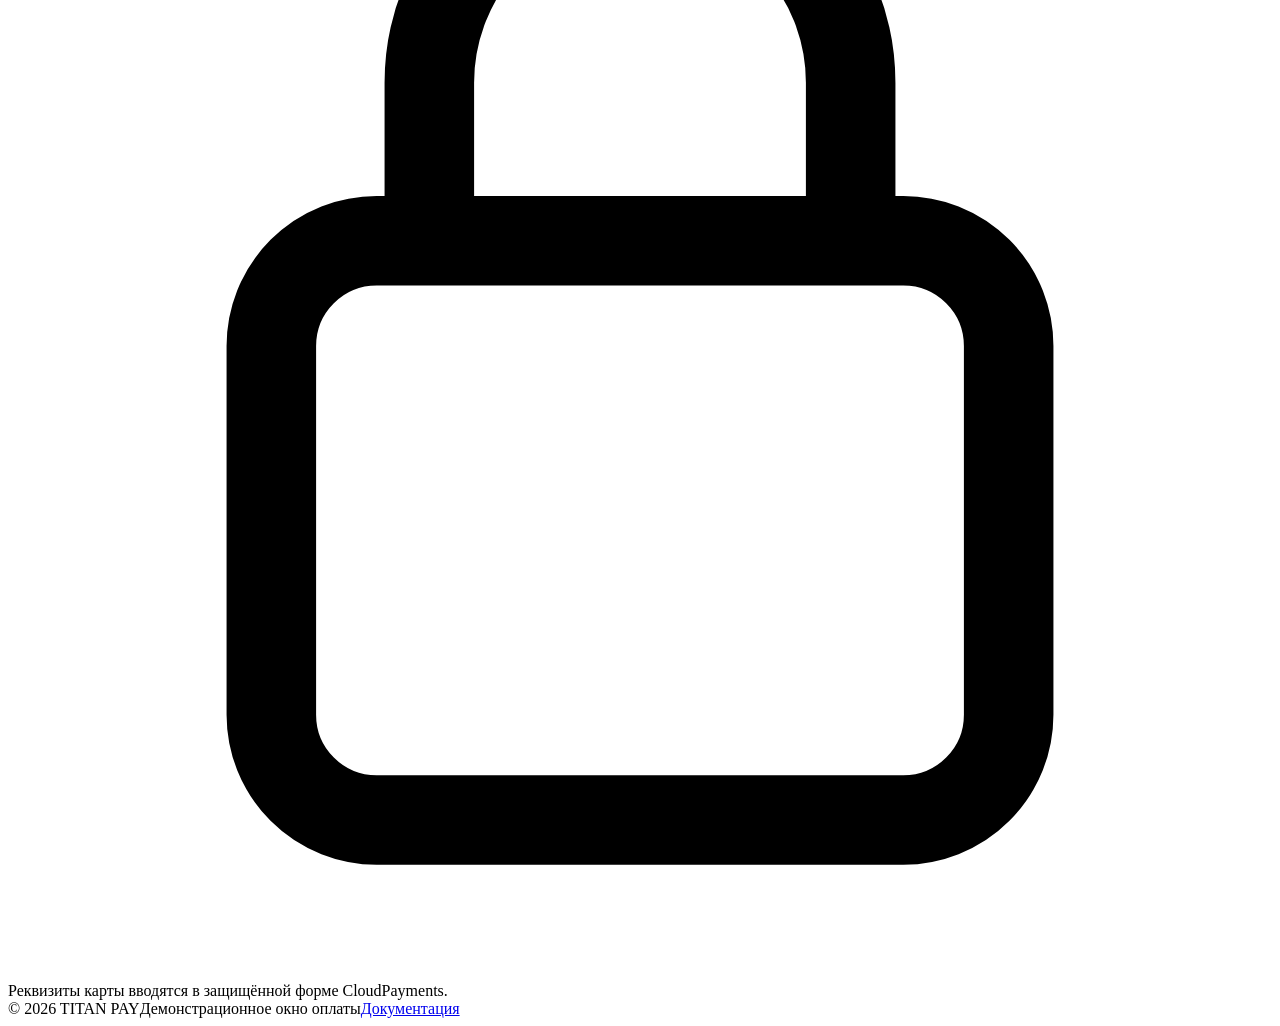
==== commit 811e8a42: "Embed CloudPayments PaymentBlocks checkout" ====
--- a/backend/src/main/resources/static/index.html
+++ b/backend/src/main/resources/static/index.html
@@ -9,8 +9,8 @@
     <link rel="preconnect" href="https://fonts.googleapis.com">
     <link rel="preconnect" href="https://fonts.gstatic.com" crossorigin>
     <link href="https://fonts.googleapis.com/css2?family=Manrope:wght@400;500;600;700;800&family=IBM+Plex+Mono:wght@400;500;600&display=swap" rel="stylesheet">
-    <link rel="stylesheet" href="/styles.css?v=4">
-    <script src="/checkout.js?v=4" defer></script>
+    <link rel="stylesheet" href="/styles.css?v=5">
+    <script src="/checkout.js?v=5" defer></script>
 </head>
 <body>
     <div class="page-shell">
@@ -24,11 +24,11 @@
 
         <main class="checkout-layout">
             <section class="checkout-intro" aria-labelledby="page-title">
-                <div class="eyebrow"><span class="status-dot"></span> SECURE CHECKOUT · CLOUDPAYMENTS</div>
+                <div class="eyebrow"><span class="status-dot"></span> ОПЛАТА ЧЕРЕЗ CLOUDPAYMENTS</div>
                 <h1 id="page-title">Оплата<br><span>без лишнего.</span></h1>
-                <p class="intro-copy">Создайте платёжную ссылку — и продолжите на защищённой странице провайдера. Данные карты вводятся только там.</p>
+                <p class="intro-copy" id="intro-copy">Создайте тестовый заказ и откройте экран покупателя со встроенной оплатой CloudPayments.</p>
 
-                <section class="form-card" aria-labelledby="form-title">
+                <section class="form-card" id="merchant-tools" aria-labelledby="form-title">
                     <div class="form-card-head">
                         <div>
                             <p class="section-kicker">ТЕСТОВЫЙ ПЛАТЁЖ</p>
@@ -52,7 +52,7 @@
                         <p class="form-footnote"><svg viewBox="0 0 24 24" fill="none" stroke="currentColor" stroke-width="1.8" aria-hidden="true"><path d="M12 3 20 7v5c0 4.5-3 7.4-8 9-5-1.6-8-4.5-8-9V7l8-4Z"/><path d="m9 12 2 2 4-4"/></svg> Реквизиты карты не проходят через TITAN PAY</p>
                     </form>
                 </section>
-                <a class="back-link" href="/platform.html#overview"><span aria-hidden="true">←</span> Вернуться в кабинет мерчанта</a>
+                <a class="back-link" id="merchant-back" href="/platform.html#overview"><span aria-hidden="true">←</span> Вернуться в кабинет мерчанта</a>
             </section>
 
             <aside class="payment-column" aria-labelledby="preview-title">
@@ -60,23 +60,25 @@
                     <div class="window-topline">ПЛАТЁЖНОЕ ОКНО</div>
                     <div class="merchant-row">
                         <span class="merchant-mark" aria-hidden="true"><svg viewBox="0 0 24 24" fill="none" stroke="currentColor" stroke-width="1.6"><path d="M12 2.8 20 7v10l-8 4.2L4 17V7l8-4.2Z"/><path d="m8 8 8 8m0-8-8 8"/></svg></span>
-                        <span><strong>Nordline Studio</strong><small>Защищённая оплата заказа</small></span>
+                        <span><strong id="merchant-name">Nordline Studio</strong><small>Защищённая оплата заказа</small></span>
                         <span class="cloud-mark">CP</span>
                     </div>
                     <h2 id="preview-title">Подтвердите платёж</h2>
-                    <p class="window-description">Проверьте детали заказа перед переходом к оплате.</p>
-                    <div class="chrome-art"><img src="https://hebbkx1anhila5yf.public.blob.vercel-storage.com/%D0%A1%D0%BD%D0%B8%D0%BC%D0%BE%D0%BA%20%D1%8D%D0%BA%D1%80%D0%B0%D0%BD%D0%B0%C2%A0%E2%80%94%202026-11-11%20%D0%B2%C2%A011.13.45-PsNHcvHF5c99EQchfI6dLTdWoz2Dvl.png" alt="Текучая скульптура из полированного тёмного хрома" loading="eager"></div>
+                    <p class="window-description">Проверьте детали заказа перед оплатой.</p>
+                    <div class="chrome-art" id="checkout-art"><img src="https://hebbkx1anhila5yf.public.blob.vercel-storage.com/%D0%A1%D0%BD%D0%B8%D0%BC%D0%BE%D0%BA%20%D1%8D%D0%BA%D1%80%D0%B0%D0%BD%D0%B0%C2%A0%E2%80%94%202026-11-11%20%D0%B2%C2%A011.13.45-PsNHcvHF5c99EQchfI6dLTdWoz2Dvl.png" alt="Текучая скульптура из полированного тёмного хрома" loading="eager"></div>
                     <div class="order-summary">
                         <div class="summary-line"><span>Номер заказа</span><strong id="preview-order">ORD-2026-0421</strong></div>
                         <div class="summary-line total-line"><span>К оплате</span><strong id="preview-amount">12 500,00 ₽</strong></div>
                     </div>
-                    <div id="cloudpayments-payment-blocks" hidden></div>
+                    <section class="payment-methods" id="payment-methods" aria-labelledby="methods-title" hidden>
+                        <h3 id="methods-title">Выберите способ оплаты</h3>
+                        <div id="cloudpayments-payment-blocks"></div>
+                    </section>
                     <div class="provider-state" id="payment" aria-live="polite">
-                        <p class="payment-message" id="message" role="status">После создания платежа защищённая ссылка появится здесь.</p>
-                        <a class="provider-link" id="payment-link" target="_blank" rel="noopener noreferrer" hidden>Перейти к оплате CloudPayments <span aria-hidden="true">↗</span></a>
+                        <p class="payment-message" id="message" role="status">Создайте платёж, чтобы открыть экран покупателя.</p>
                         <button class="status-action" type="button" id="refresh" hidden>Проверить статус платежа</button>
                     </div>
-                    <div class="provider-note"><span class="provider-lock" aria-hidden="true"><svg viewBox="0 0 24 24" fill="none" stroke="currentColor" stroke-width="1.7"><rect x="5" y="10" width="14" height="11" rx="2"/><path d="M8 10V7a4 4 0 1 1 8 0v3"/></svg></span><span>Номер карты и код безопасности вводятся на странице CloudPayments. Мы не запрашиваем и не храним данные карты.</span></div>
+                    <div class="provider-note"><span class="provider-lock" aria-hidden="true"><svg viewBox="0 0 24 24" fill="none" stroke="currentColor" stroke-width="1.7"><rect x="5" y="10" width="14" height="11" rx="2"/><path d="M8 10V7a4 4 0 1 1 8 0v3"/></svg></span><span>Реквизиты карты вводятся в защищённой форме CloudPayments.</span></div>
                 </div>
             </aside>
         </main>
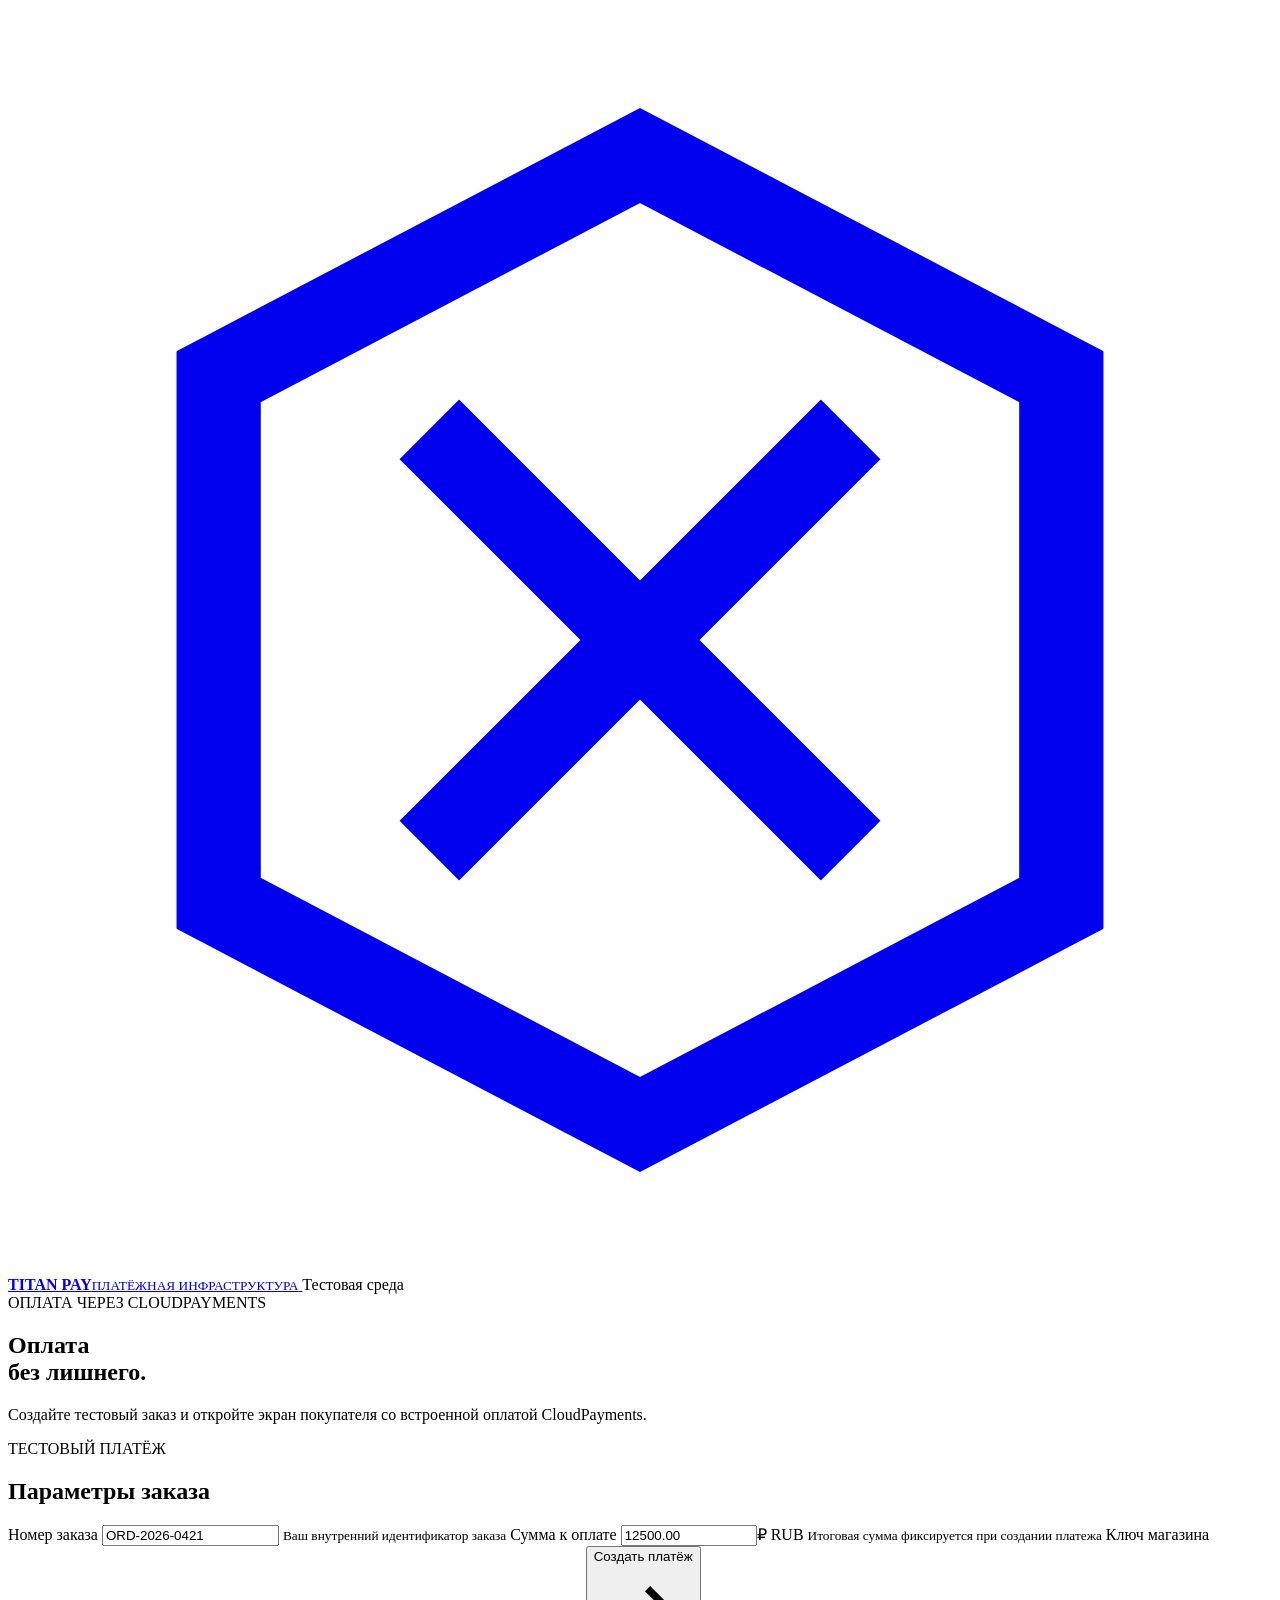
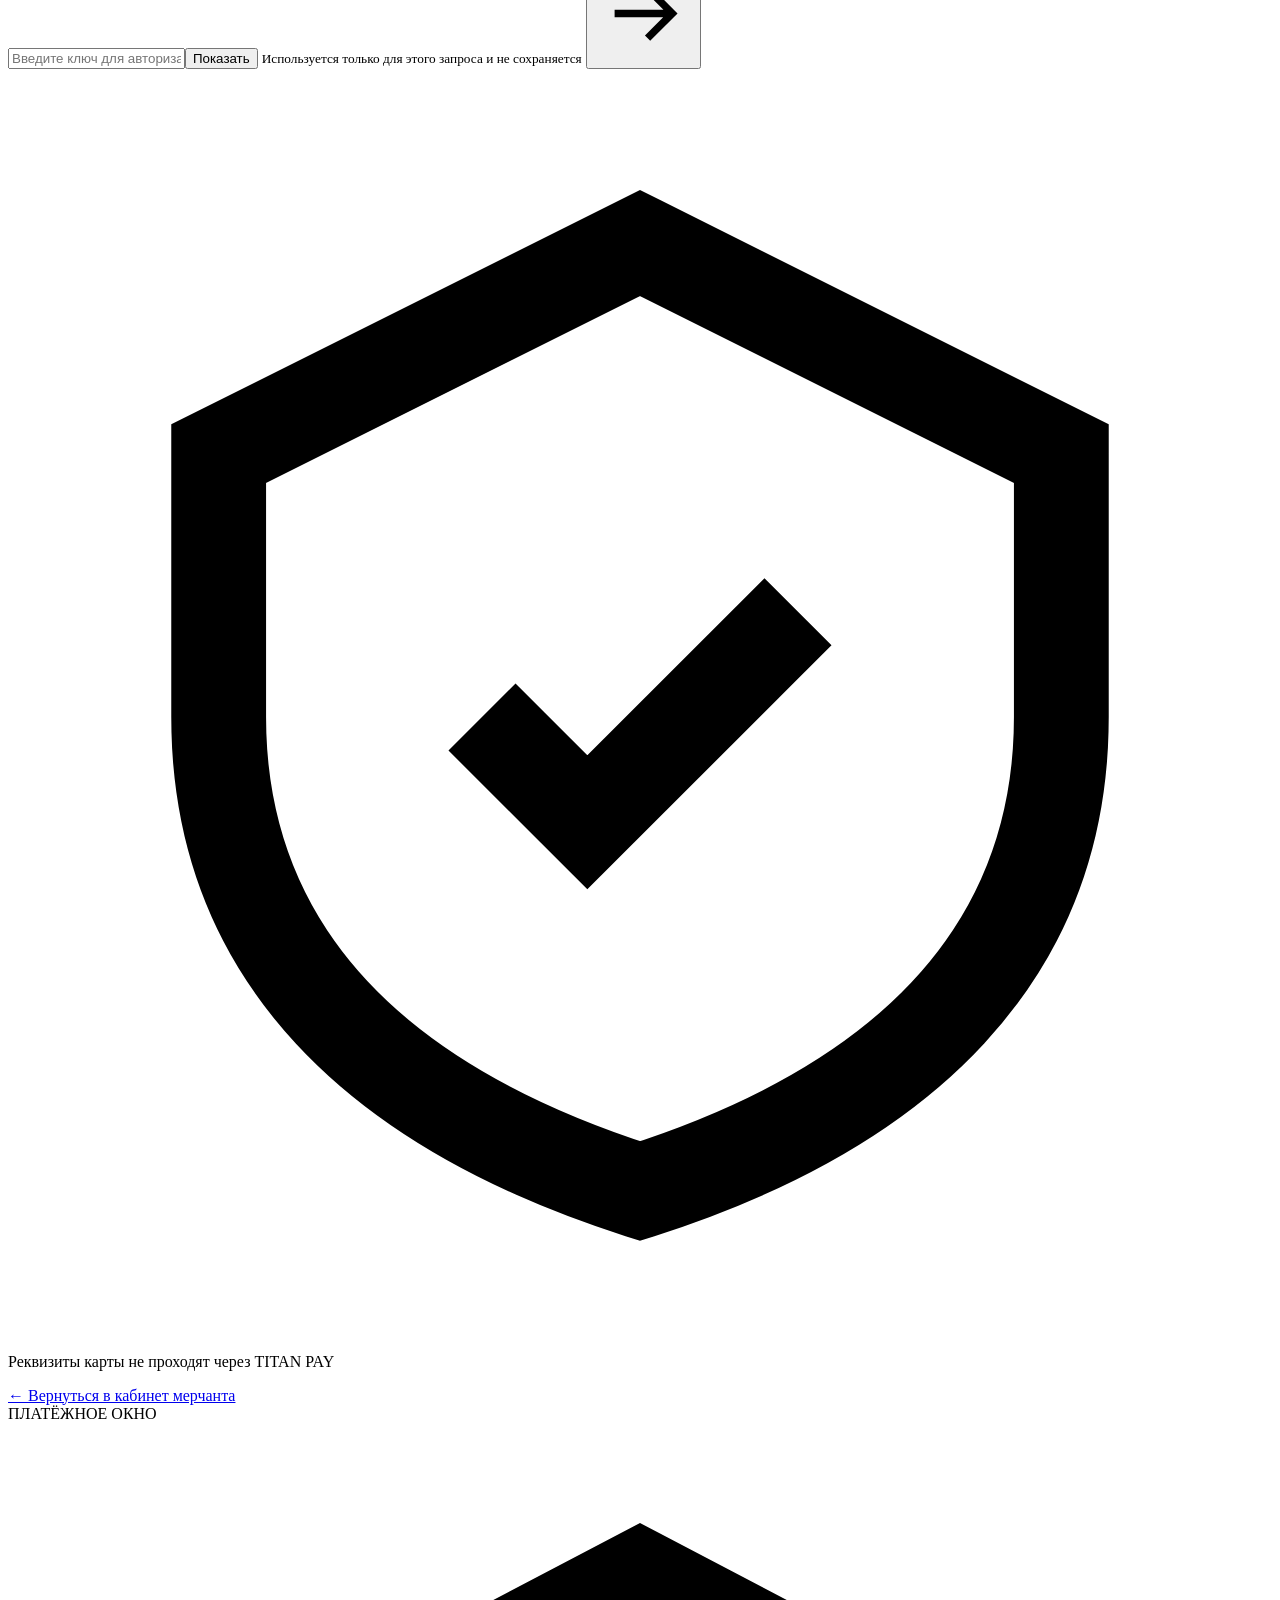
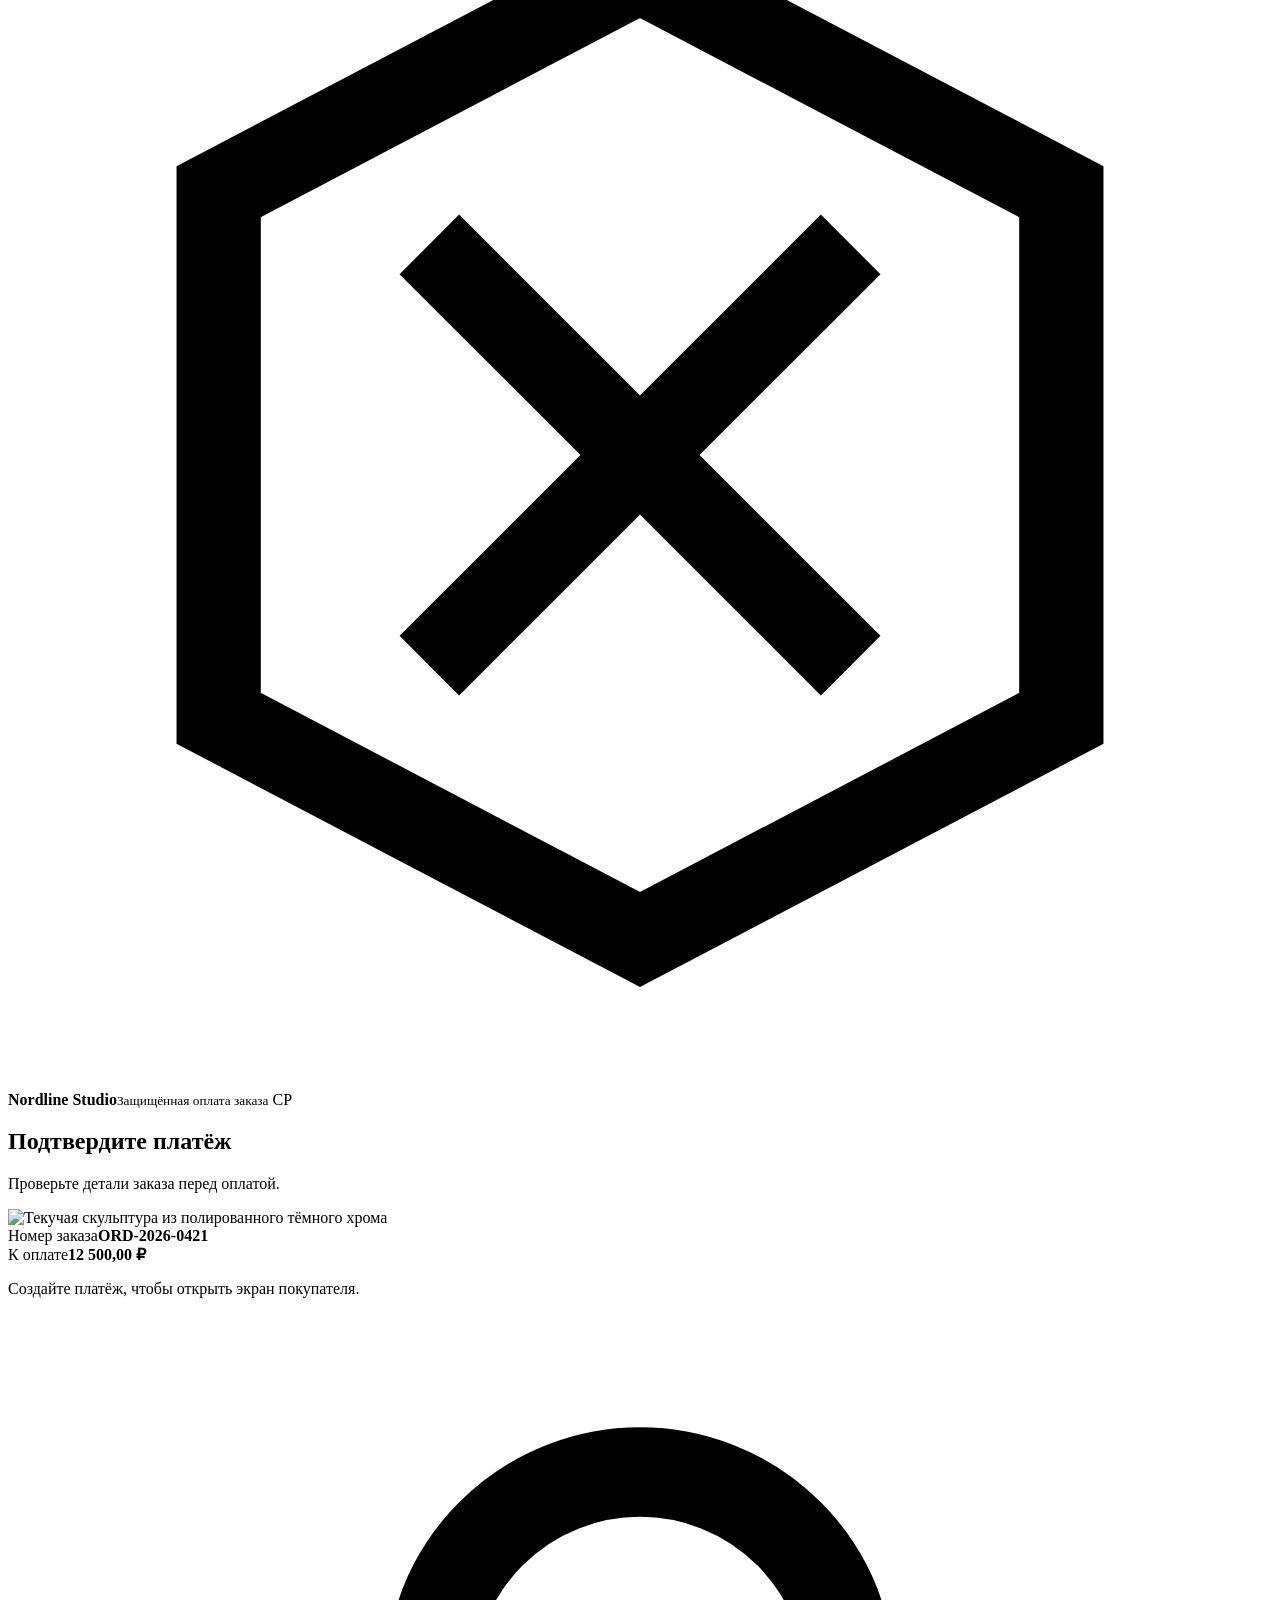
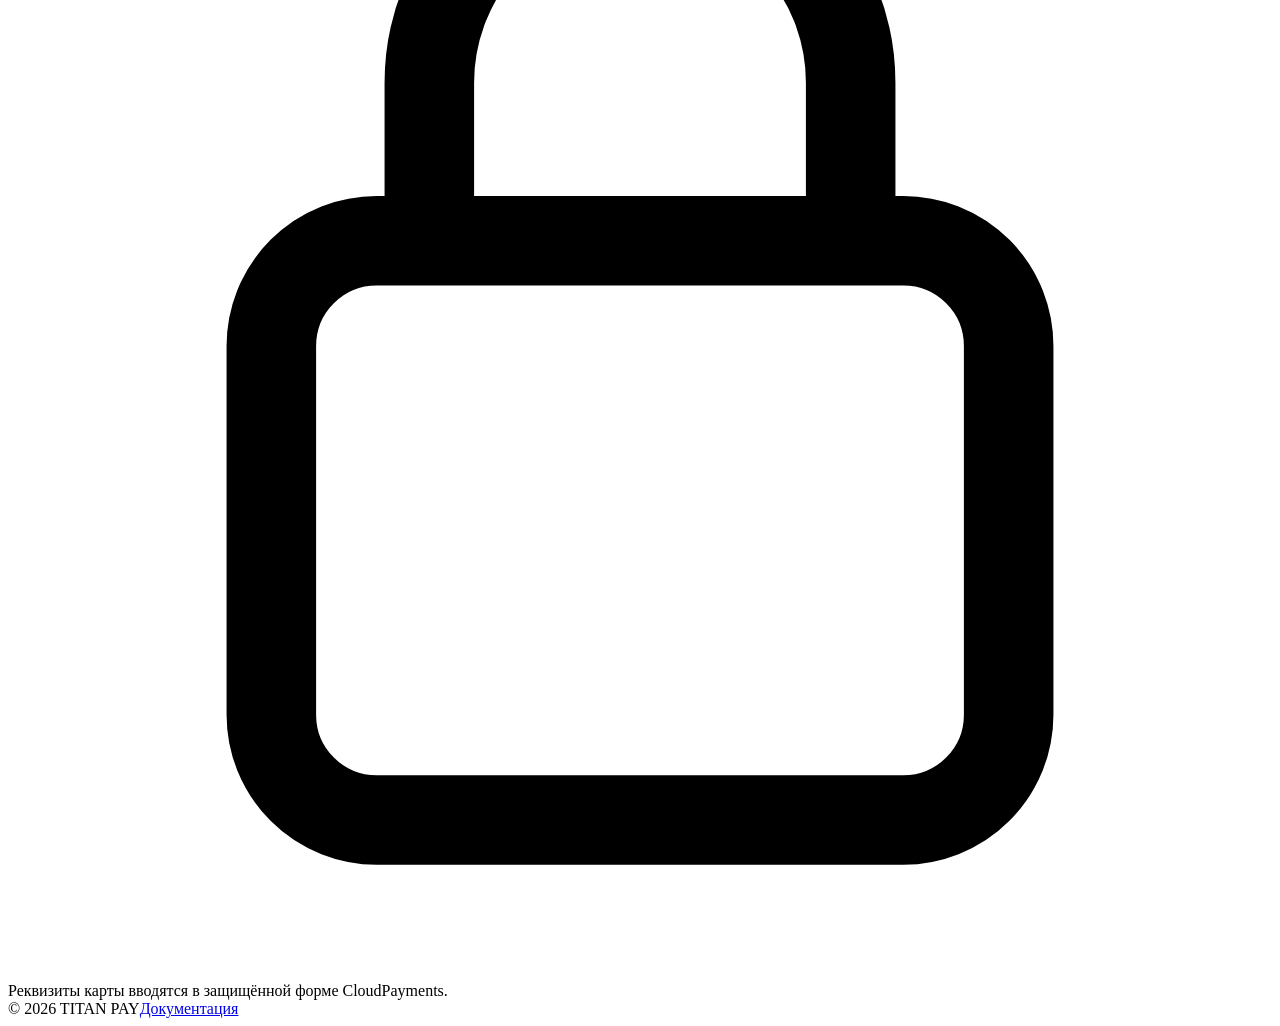
==== commit cd3c2529: "Standardize TITAN PAY API errors" ====
--- a/backend/src/main/resources/static/index.html
+++ b/backend/src/main/resources/static/index.html
@@ -15,7 +15,7 @@
 <body>
     <div class="page-shell">
         <header class="topbar">
-            <a class="brand" href="/platform.html#home" aria-label="TITAN PAY — главная">
+            <a class="brand" href="/platform.html#overview" aria-label="TITAN PAY — кабинет">
                 <span class="brand-mark" aria-hidden="true"><svg viewBox="0 0 24 24" fill="none" stroke="currentColor" stroke-width="1.6"><path d="M12 2.8 20 7v10l-8 4.2L4 17V7l8-4.2Z"/><path d="m8 8 8 8m0-8-8 8"/></svg></span>
                 <span class="brand-copy"><strong>TITAN PAY</strong><small>ПЛАТЁЖНАЯ ИНФРАСТРУКТУРА</small></span>
             </a>
@@ -82,7 +82,7 @@
                 </div>
             </aside>
         </main>
-        <footer class="page-footer"><span>© 2026 TITAN PAY</span><span>Демонстрационное окно оплаты</span><a href="/platform.html#developers">Документация</a></footer>
+        <footer class="page-footer"><span>© 2026 TITAN PAY</span><a href="/swagger-ui.html">Документация</a></footer>
     </div>
 </body>
 </html>
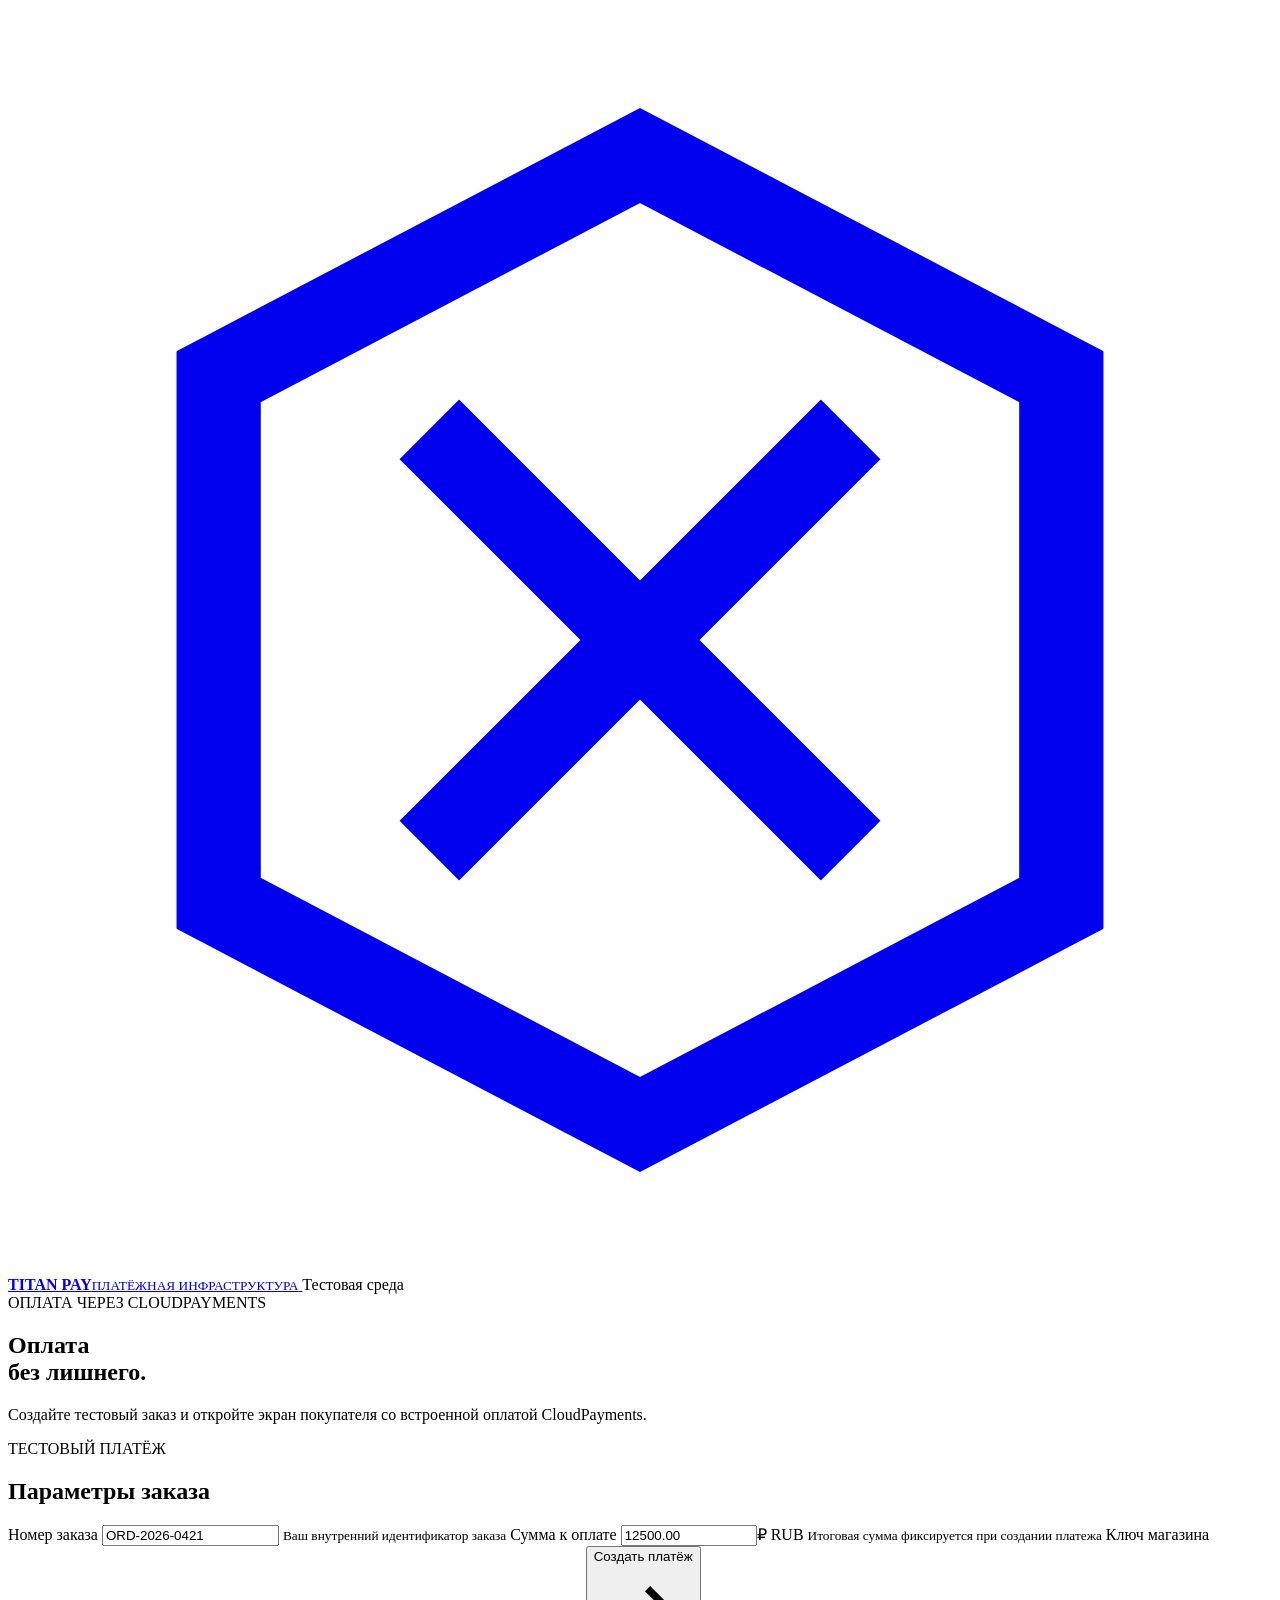
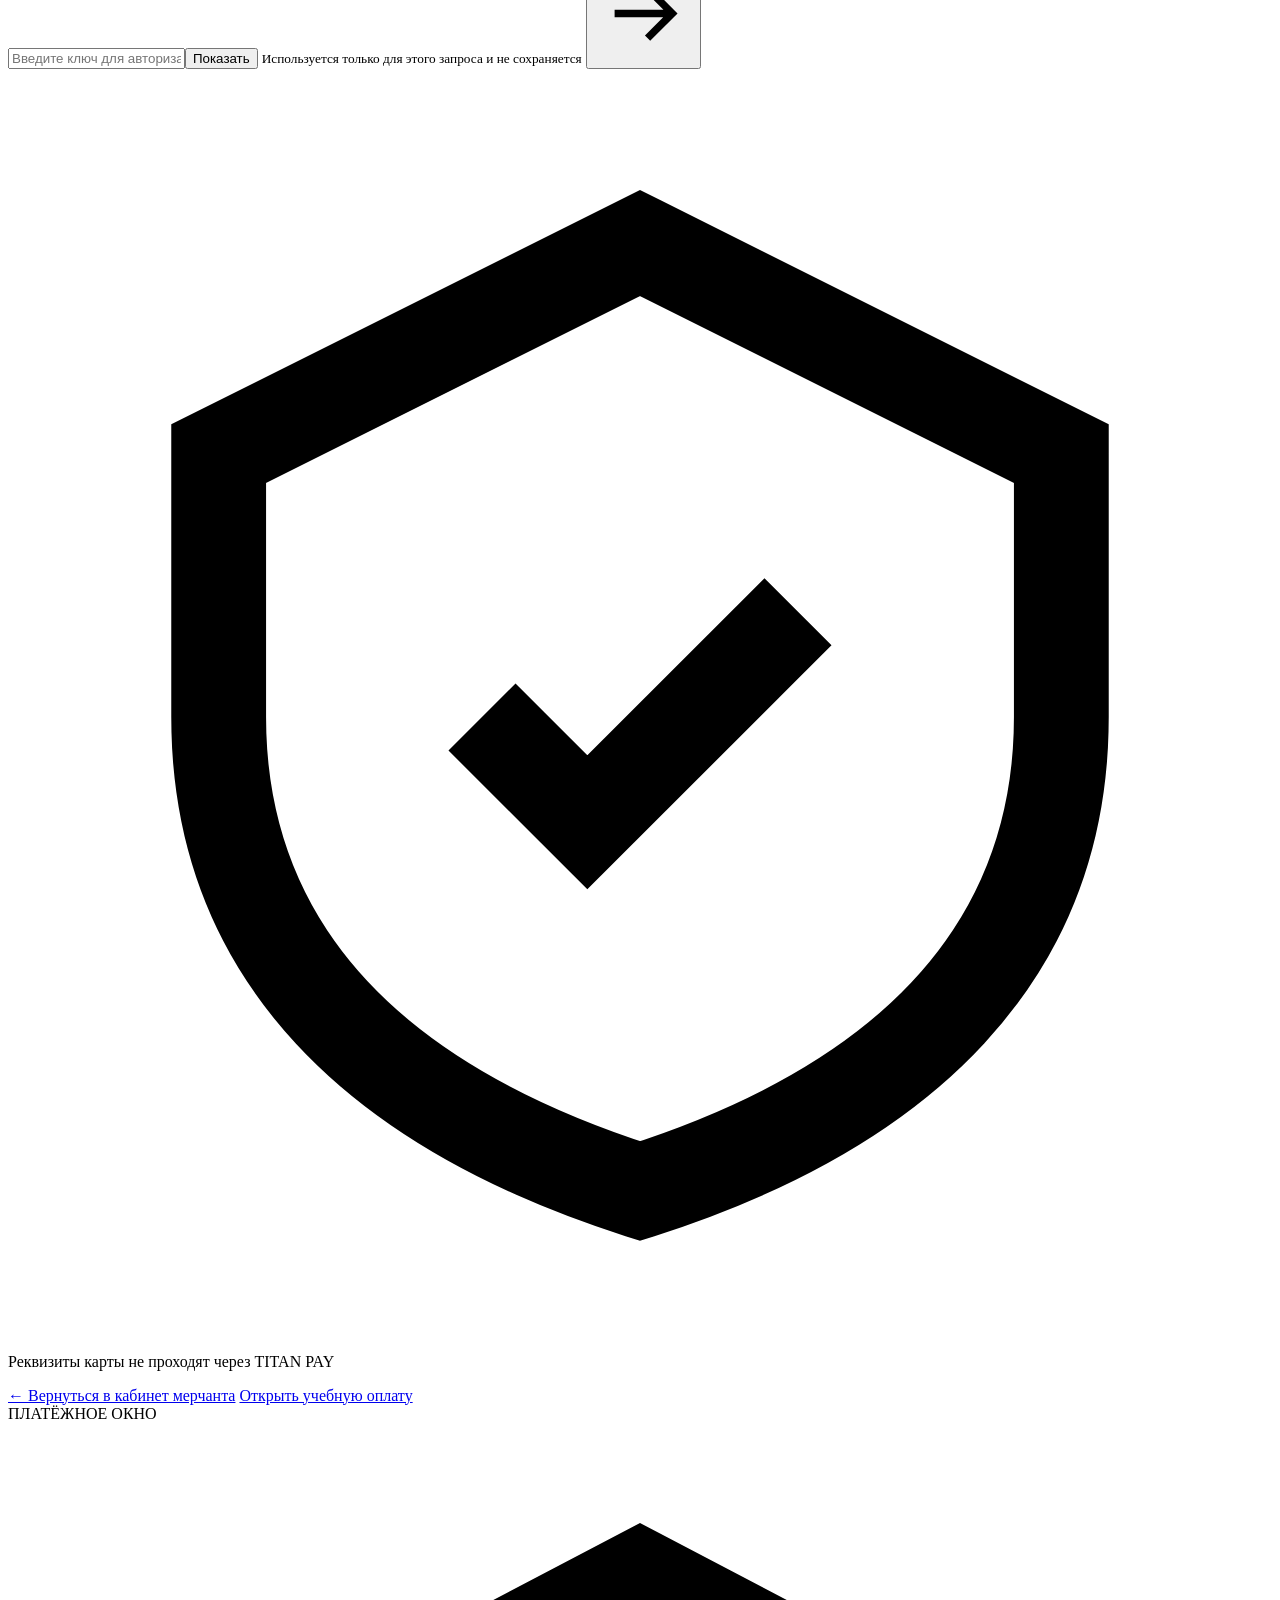
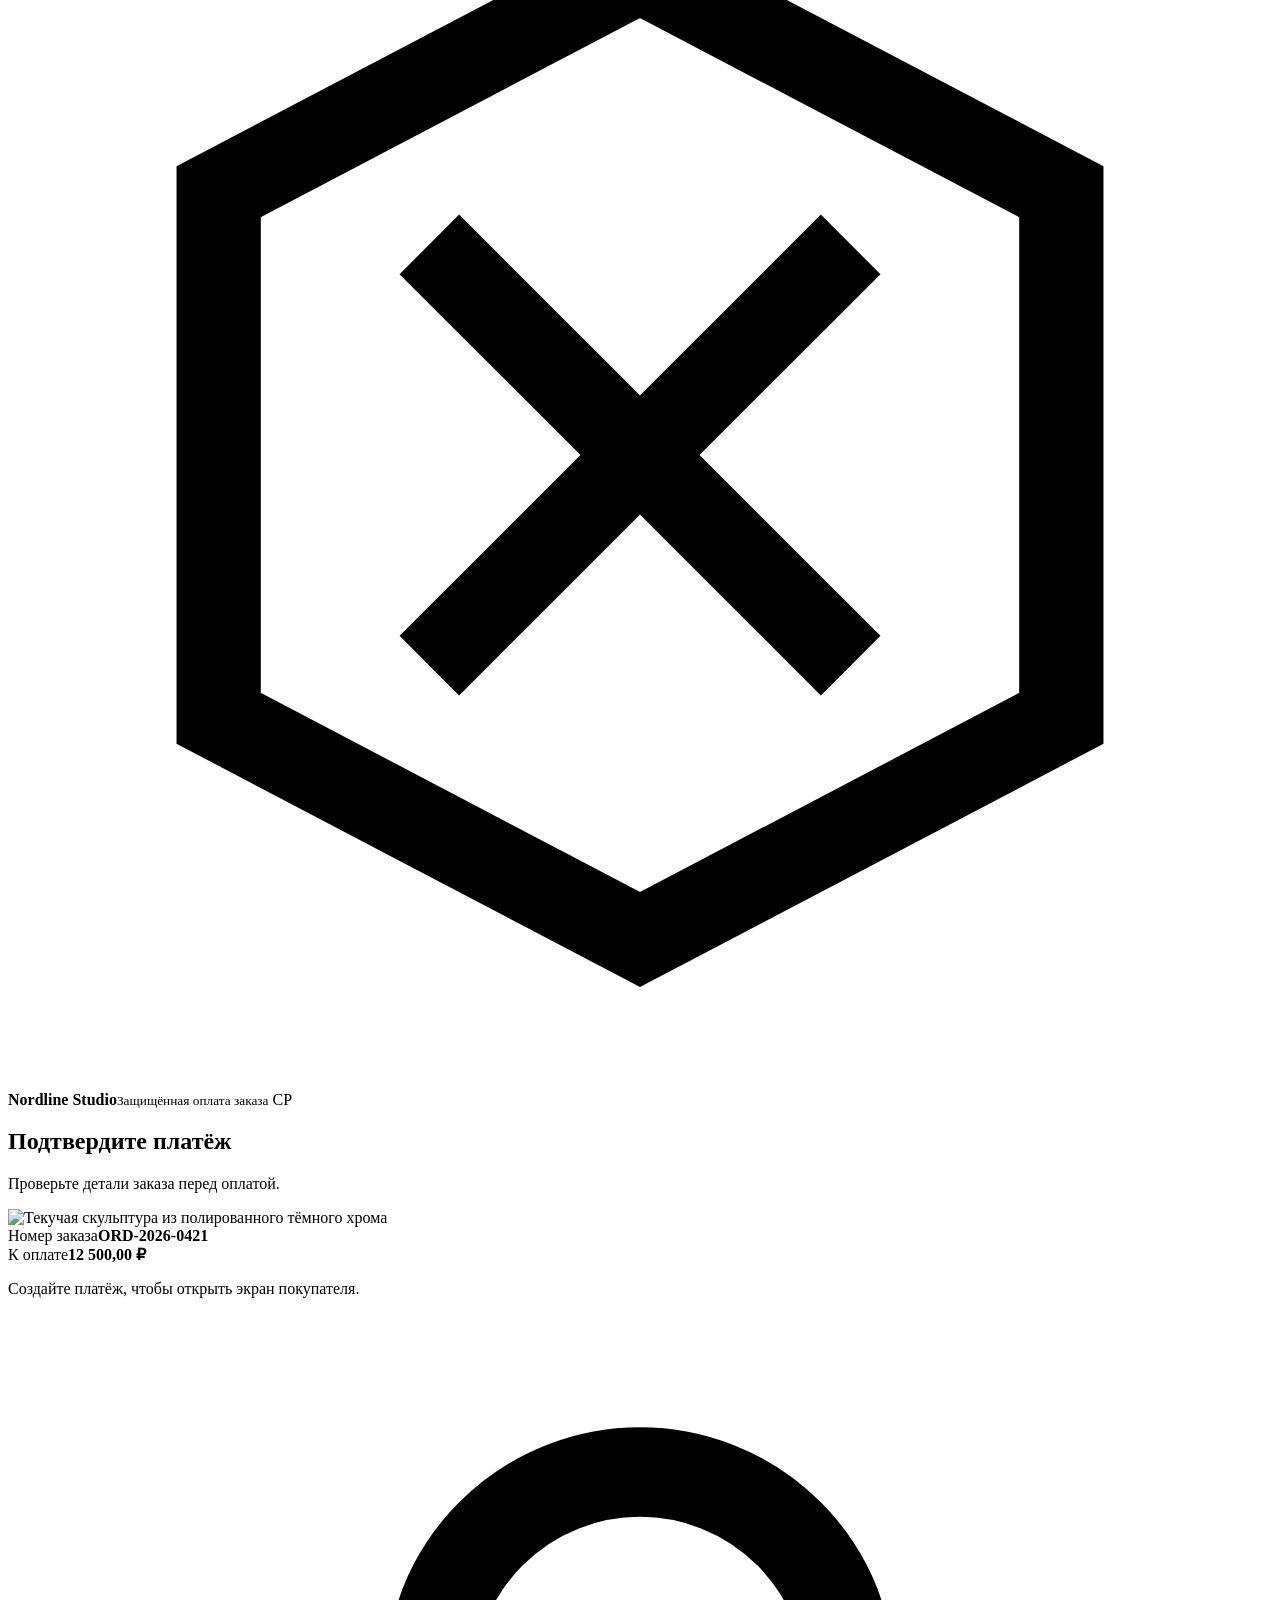
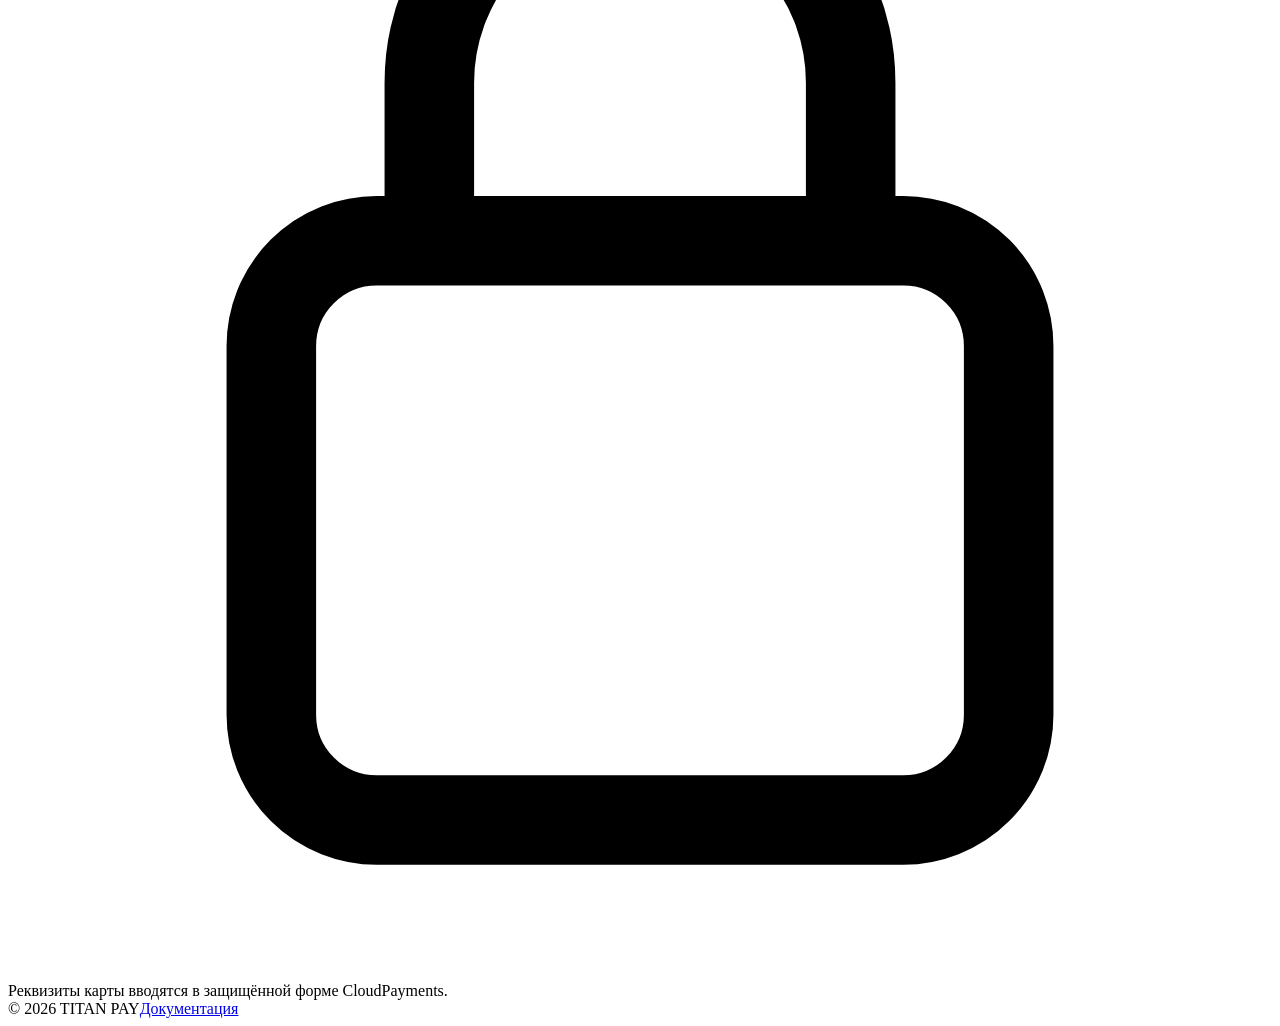
==== commit fecaebf5: "Add classroom checkout simulation" ====
--- a/backend/src/main/resources/static/index.html
+++ b/backend/src/main/resources/static/index.html
@@ -10,7 +10,7 @@
     <link rel="preconnect" href="https://fonts.gstatic.com" crossorigin>
     <link href="https://fonts.googleapis.com/css2?family=Manrope:wght@400;500;600;700;800&family=IBM+Plex+Mono:wght@400;500;600&display=swap" rel="stylesheet">
     <link rel="stylesheet" href="/styles.css?v=5">
-    <script src="/checkout.js?v=5" defer></script>
+    <script src="/checkout.js?v=6" defer></script>
 </head>
 <body>
     <div class="page-shell">
@@ -53,6 +53,7 @@
                     </form>
                 </section>
                 <a class="back-link" id="merchant-back" href="/platform.html#overview"><span aria-hidden="true">←</span> Вернуться в кабинет мерчанта</a>
+                <a class="back-link" id="demo-link" href="/?demo=1">Открыть учебную оплату</a>
             </section>
 
             <aside class="payment-column" aria-labelledby="preview-title">
@@ -73,6 +74,21 @@
                     <section class="payment-methods" id="payment-methods" aria-labelledby="methods-title" hidden>
                         <h3 id="methods-title">Выберите способ оплаты</h3>
                         <div id="cloudpayments-payment-blocks"></div>
+                        <form id="demo-payment" hidden>
+                            <label class="field">Способ оплаты
+                                <select name="method">
+                                    <option>Банковская карта</option>
+                                    <option>СБП</option>
+                                </select>
+                            </label>
+                            <label class="field">Результат симуляции
+                                <select name="outcome">
+                                    <option value="success">Успех</option>
+                                    <option value="error">Отказ</option>
+                                </select>
+                            </label>
+                            <button class="primary-action" type="submit">Имитировать оплату</button>
+                        </form>
                     </section>
                     <div class="provider-state" id="payment" aria-live="polite">
                         <p class="payment-message" id="message" role="status">Создайте платёж, чтобы открыть экран покупателя.</p>
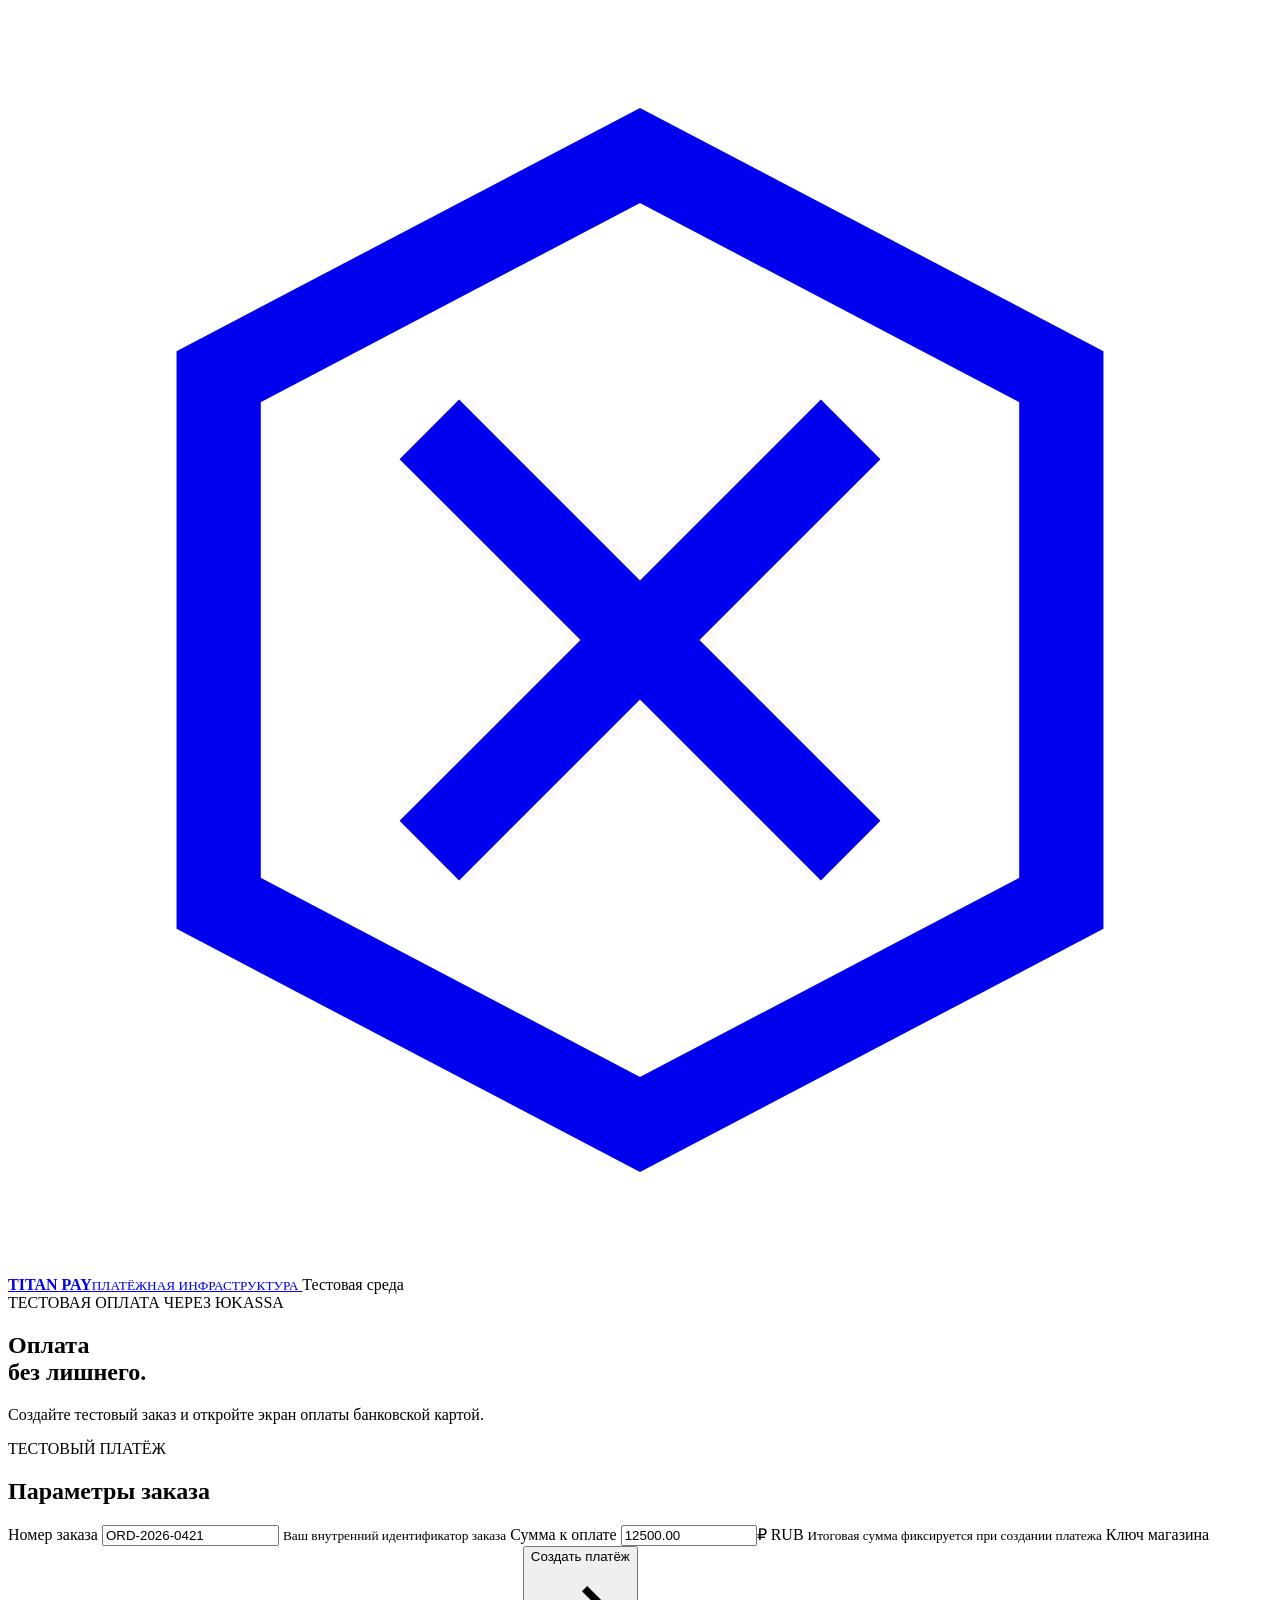
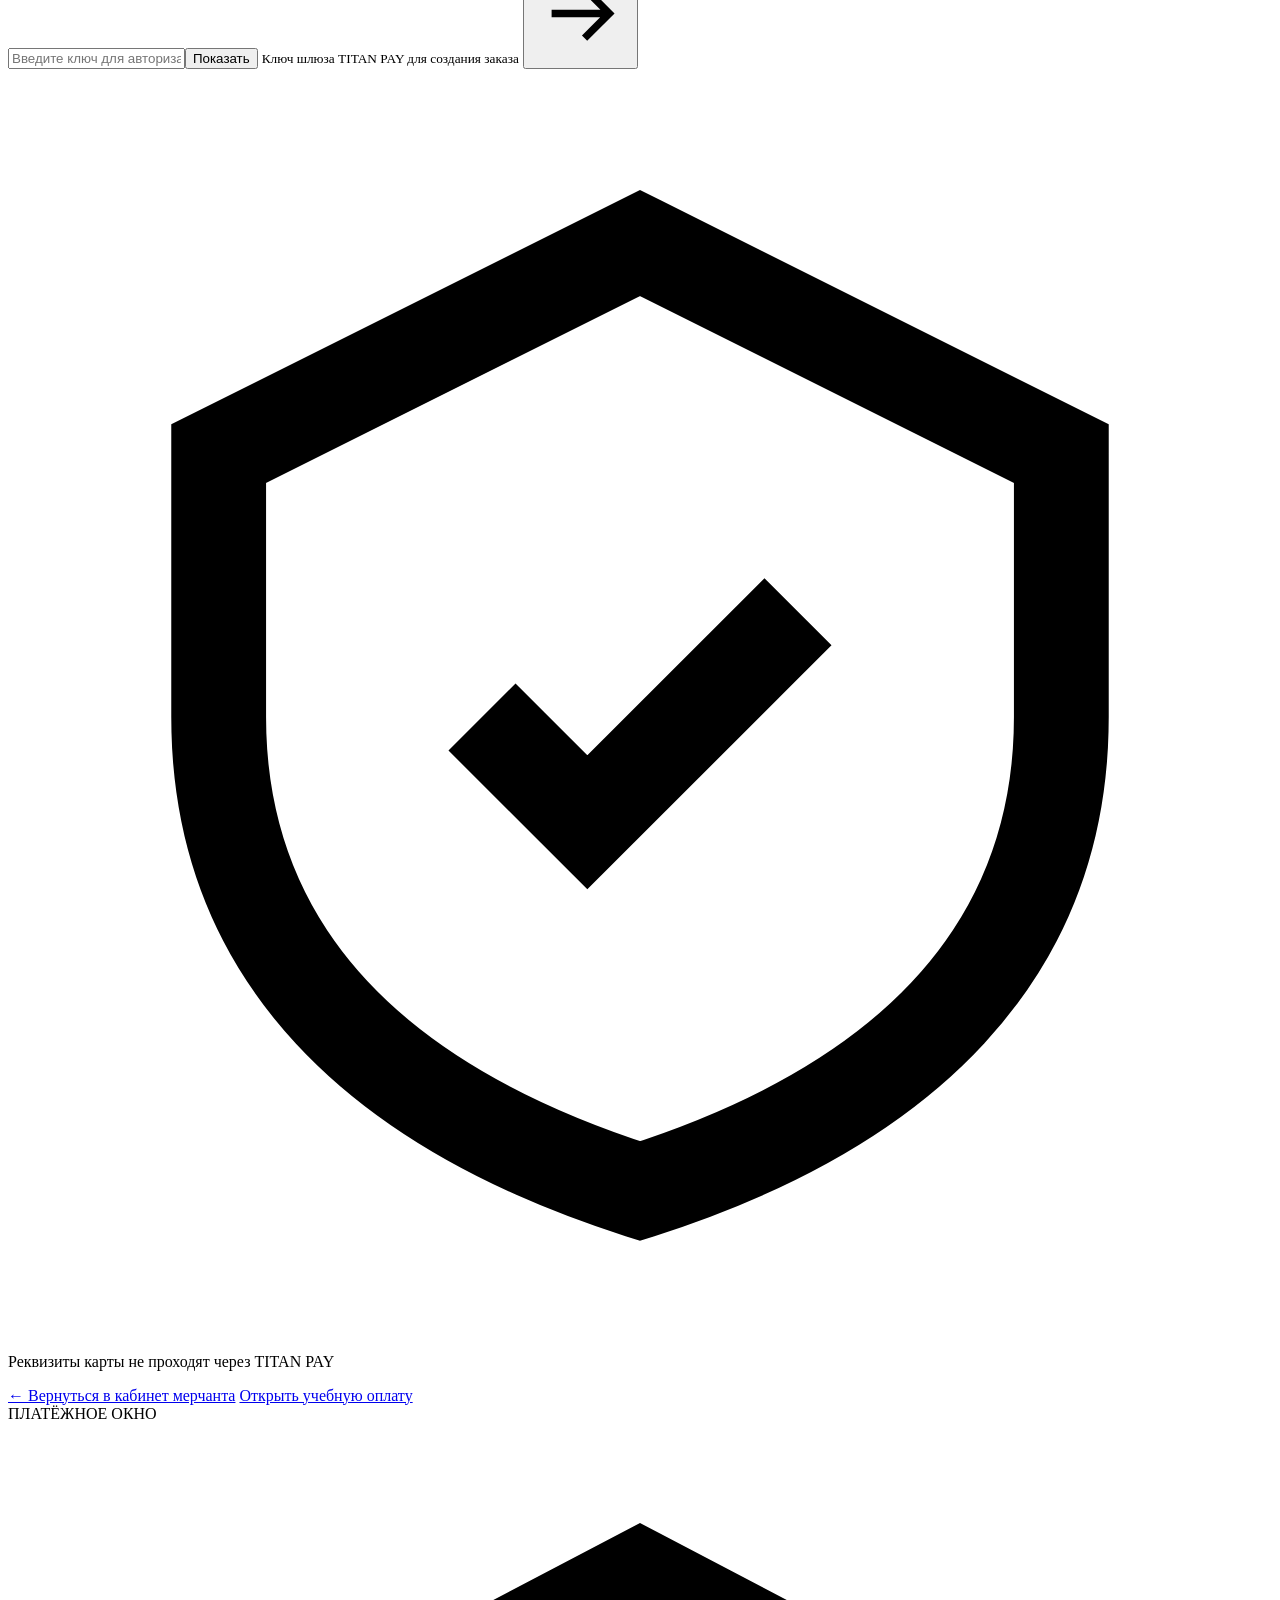
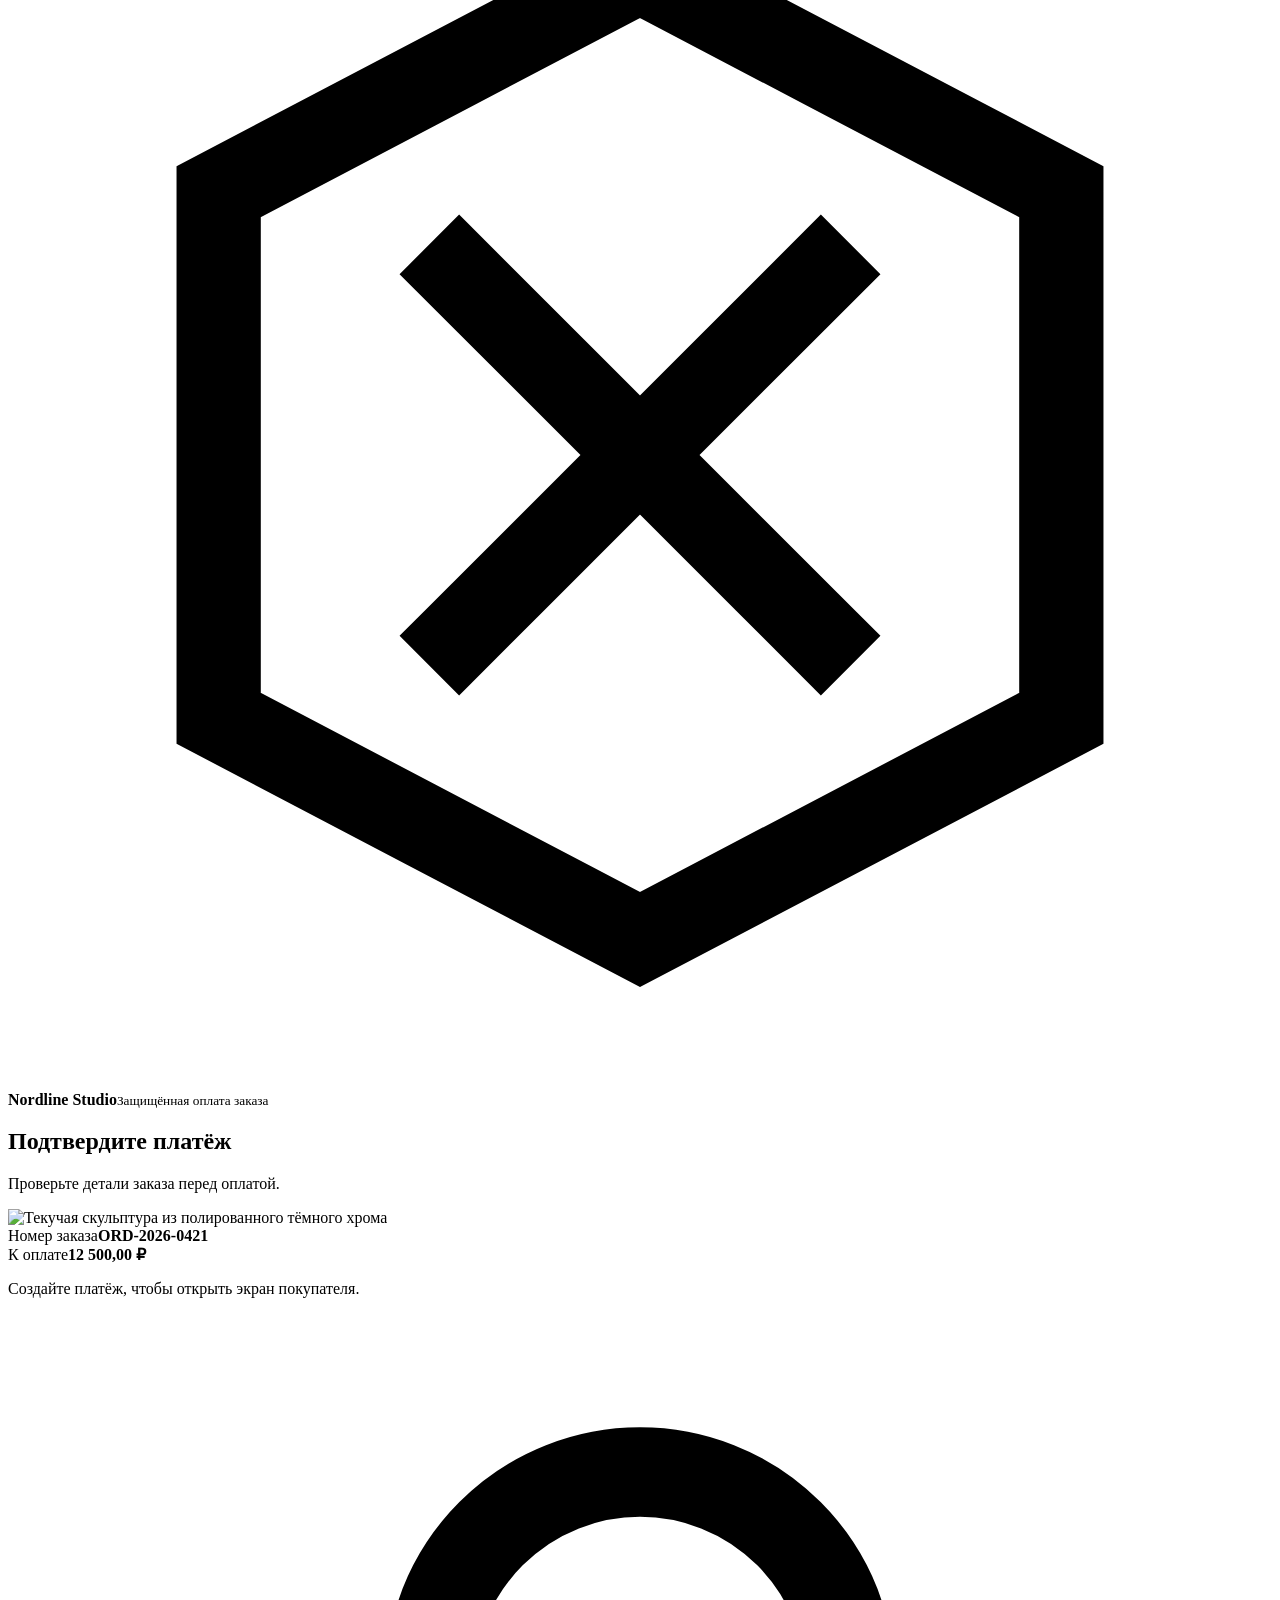
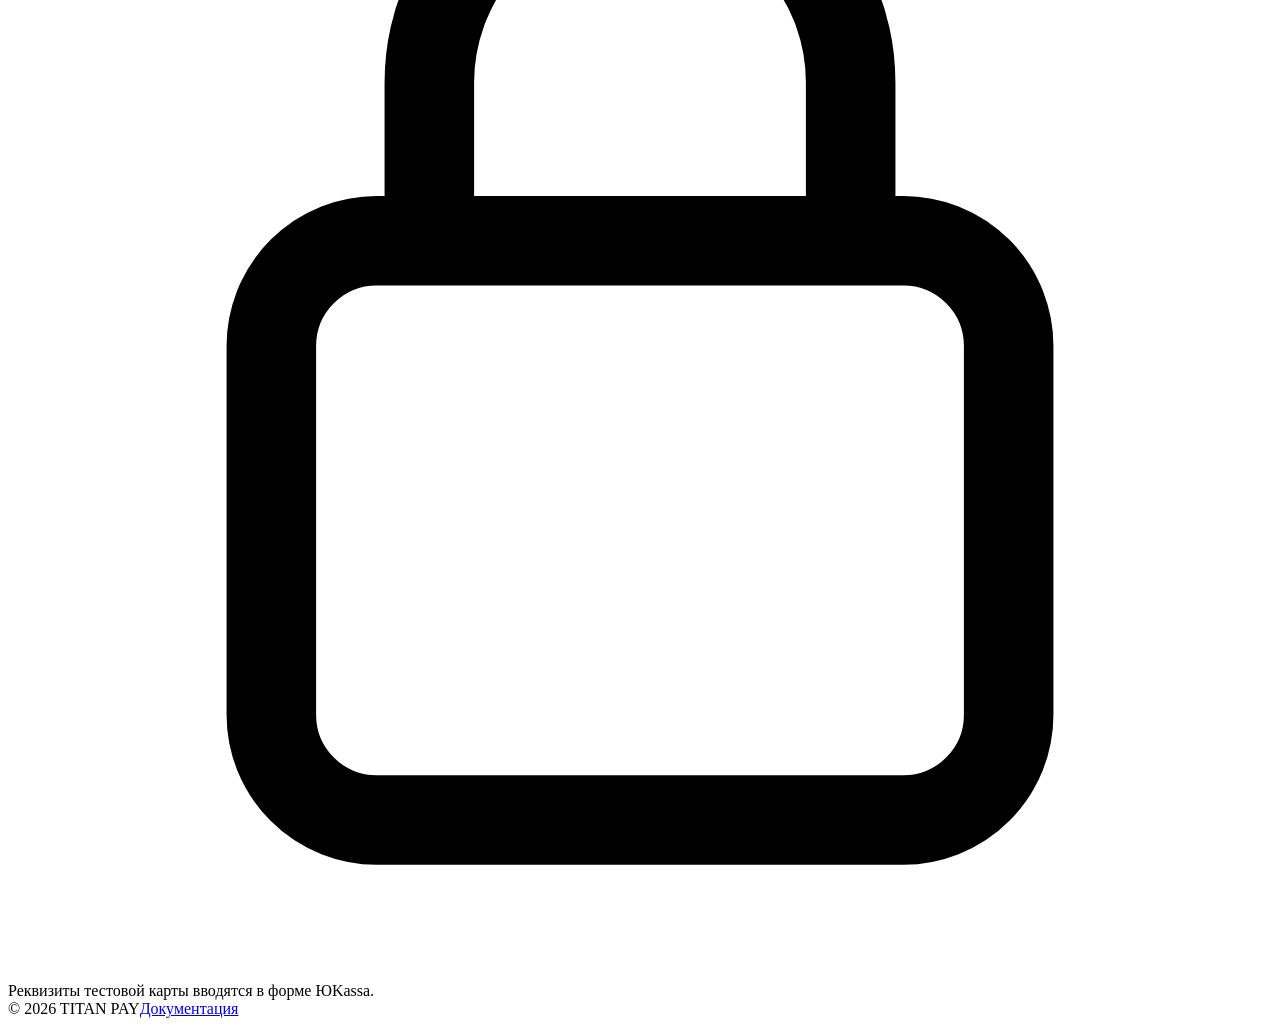
==== commit 2cc34728: "Embed YooKassa test card checkout in TITAN PAY" ====
--- a/backend/src/main/resources/static/index.html
+++ b/backend/src/main/resources/static/index.html
@@ -4,13 +4,13 @@
     <meta charset="utf-8">
     <meta name="viewport" content="width=device-width, initial-scale=1">
     <meta name="theme-color" content="#173b34">
-    <meta name="description" content="Создайте платёж и перейдите на защищённую страницу CloudPayments.">
+    <meta name="description" content="Тестовая оплата банковской картой через ЮKassa.">
     <title>TITAN PAY — защищённая оплата</title>
     <link rel="preconnect" href="https://fonts.googleapis.com">
     <link rel="preconnect" href="https://fonts.gstatic.com" crossorigin>
     <link href="https://fonts.googleapis.com/css2?family=Manrope:wght@400;500;600;700;800&family=IBM+Plex+Mono:wght@400;500;600&display=swap" rel="stylesheet">
-    <link rel="stylesheet" href="/styles.css?v=5">
-    <script src="/checkout.js?v=6" defer></script>
+    <link rel="stylesheet" href="/styles.css?v=6">
+    <script src="/checkout.js?v=7" defer></script>
 </head>
 <body>
     <div class="page-shell">
@@ -24,9 +24,9 @@
 
         <main class="checkout-layout">
             <section class="checkout-intro" aria-labelledby="page-title">
-                <div class="eyebrow"><span class="status-dot"></span> ОПЛАТА ЧЕРЕЗ CLOUDPAYMENTS</div>
+                <div class="eyebrow"><span class="status-dot"></span> ТЕСТОВАЯ ОПЛАТА ЧЕРЕЗ ЮKASSA</div>
                 <h1 id="page-title">Оплата<br><span>без лишнего.</span></h1>
-                <p class="intro-copy" id="intro-copy">Создайте тестовый заказ и откройте экран покупателя со встроенной оплатой CloudPayments.</p>
+                <p class="intro-copy" id="intro-copy">Создайте тестовый заказ и откройте экран оплаты банковской картой.</p>
 
                 <section class="form-card" id="merchant-tools" aria-labelledby="form-title">
                     <div class="form-card-head">
@@ -46,7 +46,7 @@
                         </label>
                         <label class="field" for="store-key">Ключ магазина
                             <span class="key-input"><input id="store-key" name="key" type="password" autocomplete="off" spellcheck="false" placeholder="Введите ключ для авторизации" required><button id="toggle-key" type="button" aria-label="Показать ключ" aria-pressed="false">Показать</button></span>
-                            <small>Используется только для этого запроса и не сохраняется</small>
+                            <small>Ключ шлюза TITAN PAY для создания заказа</small>
                         </label>
                         <button class="primary-action" type="submit"><span>Создать платёж</span><svg viewBox="0 0 24 24" fill="none" stroke="currentColor" stroke-width="1.8" aria-hidden="true"><path d="M5 12h14m-6-6 6 6-6 6"/></svg></button>
                         <p class="form-footnote"><svg viewBox="0 0 24 24" fill="none" stroke="currentColor" stroke-width="1.8" aria-hidden="true"><path d="M12 3 20 7v5c0 4.5-3 7.4-8 9-5-1.6-8-4.5-8-9V7l8-4Z"/><path d="m9 12 2 2 4-4"/></svg> Реквизиты карты не проходят через TITAN PAY</p>
@@ -62,7 +62,6 @@
                     <div class="merchant-row">
                         <span class="merchant-mark" aria-hidden="true"><svg viewBox="0 0 24 24" fill="none" stroke="currentColor" stroke-width="1.6"><path d="M12 2.8 20 7v10l-8 4.2L4 17V7l8-4.2Z"/><path d="m8 8 8 8m0-8-8 8"/></svg></span>
                         <span><strong id="merchant-name">Nordline Studio</strong><small>Защищённая оплата заказа</small></span>
-                        <span class="cloud-mark">CP</span>
                     </div>
                     <h2 id="preview-title">Подтвердите платёж</h2>
                     <p class="window-description">Проверьте детали заказа перед оплатой.</p>
@@ -72,15 +71,9 @@
                         <div class="summary-line total-line"><span>К оплате</span><strong id="preview-amount">12 500,00 ₽</strong></div>
                     </div>
                     <section class="payment-methods" id="payment-methods" aria-labelledby="methods-title" hidden>
-                        <h3 id="methods-title">Выберите способ оплаты</h3>
-                        <div id="cloudpayments-payment-blocks"></div>
+                        <h3 id="methods-title">Оплата банковской картой</h3>
+                        <div id="payment-widget"></div>
                         <form id="demo-payment" hidden>
-                            <label class="field">Способ оплаты
-                                <select name="method">
-                                    <option>Банковская карта</option>
-                                    <option>СБП</option>
-                                </select>
-                            </label>
                             <label class="field">Результат симуляции
                                 <select name="outcome">
                                     <option value="success">Успех</option>
@@ -94,7 +87,7 @@
                         <p class="payment-message" id="message" role="status">Создайте платёж, чтобы открыть экран покупателя.</p>
                         <button class="status-action" type="button" id="refresh" hidden>Проверить статус платежа</button>
                     </div>
-                    <div class="provider-note"><span class="provider-lock" aria-hidden="true"><svg viewBox="0 0 24 24" fill="none" stroke="currentColor" stroke-width="1.7"><rect x="5" y="10" width="14" height="11" rx="2"/><path d="M8 10V7a4 4 0 1 1 8 0v3"/></svg></span><span>Реквизиты карты вводятся в защищённой форме CloudPayments.</span></div>
+                    <div class="provider-note"><span class="provider-lock" aria-hidden="true"><svg viewBox="0 0 24 24" fill="none" stroke="currentColor" stroke-width="1.7"><rect x="5" y="10" width="14" height="11" rx="2"/><path d="M8 10V7a4 4 0 1 1 8 0v3"/></svg></span><span id="provider-description">Реквизиты тестовой карты вводятся в форме ЮKassa.</span></div>
                 </div>
             </aside>
         </main>
